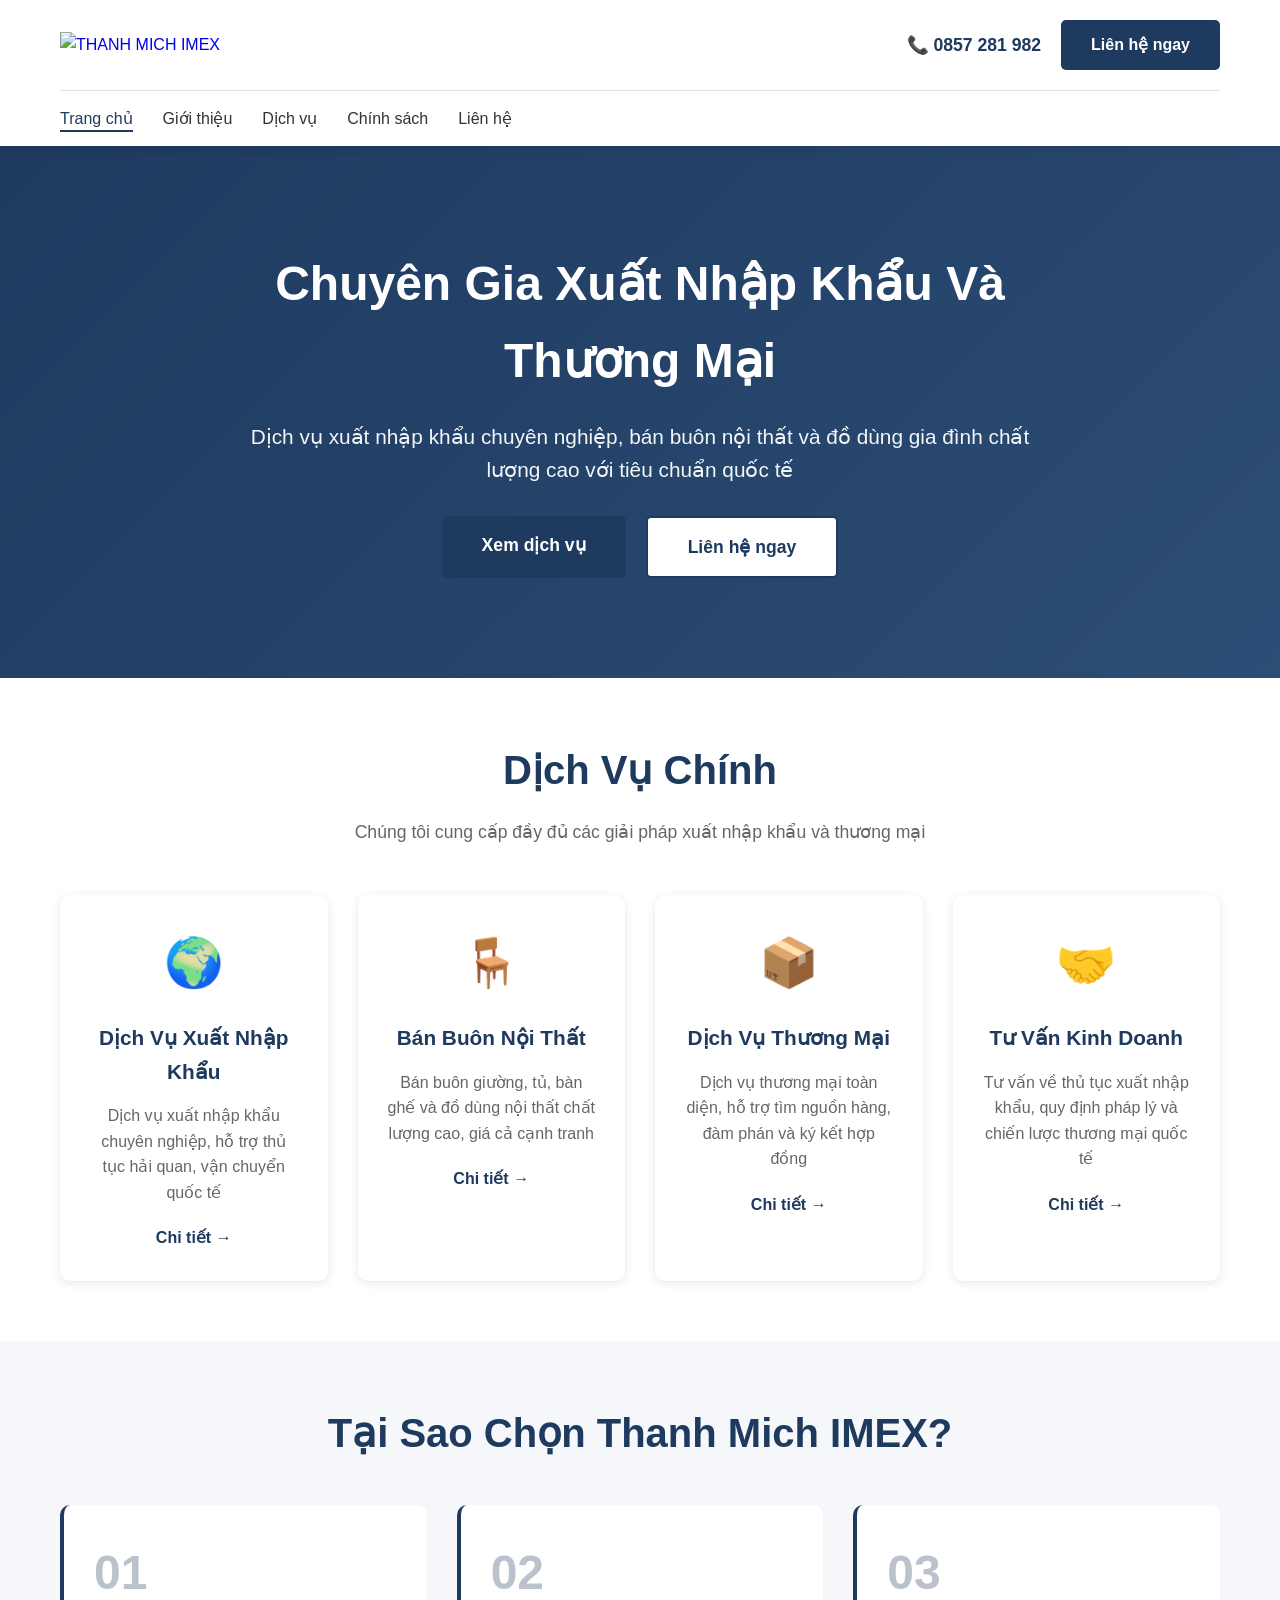
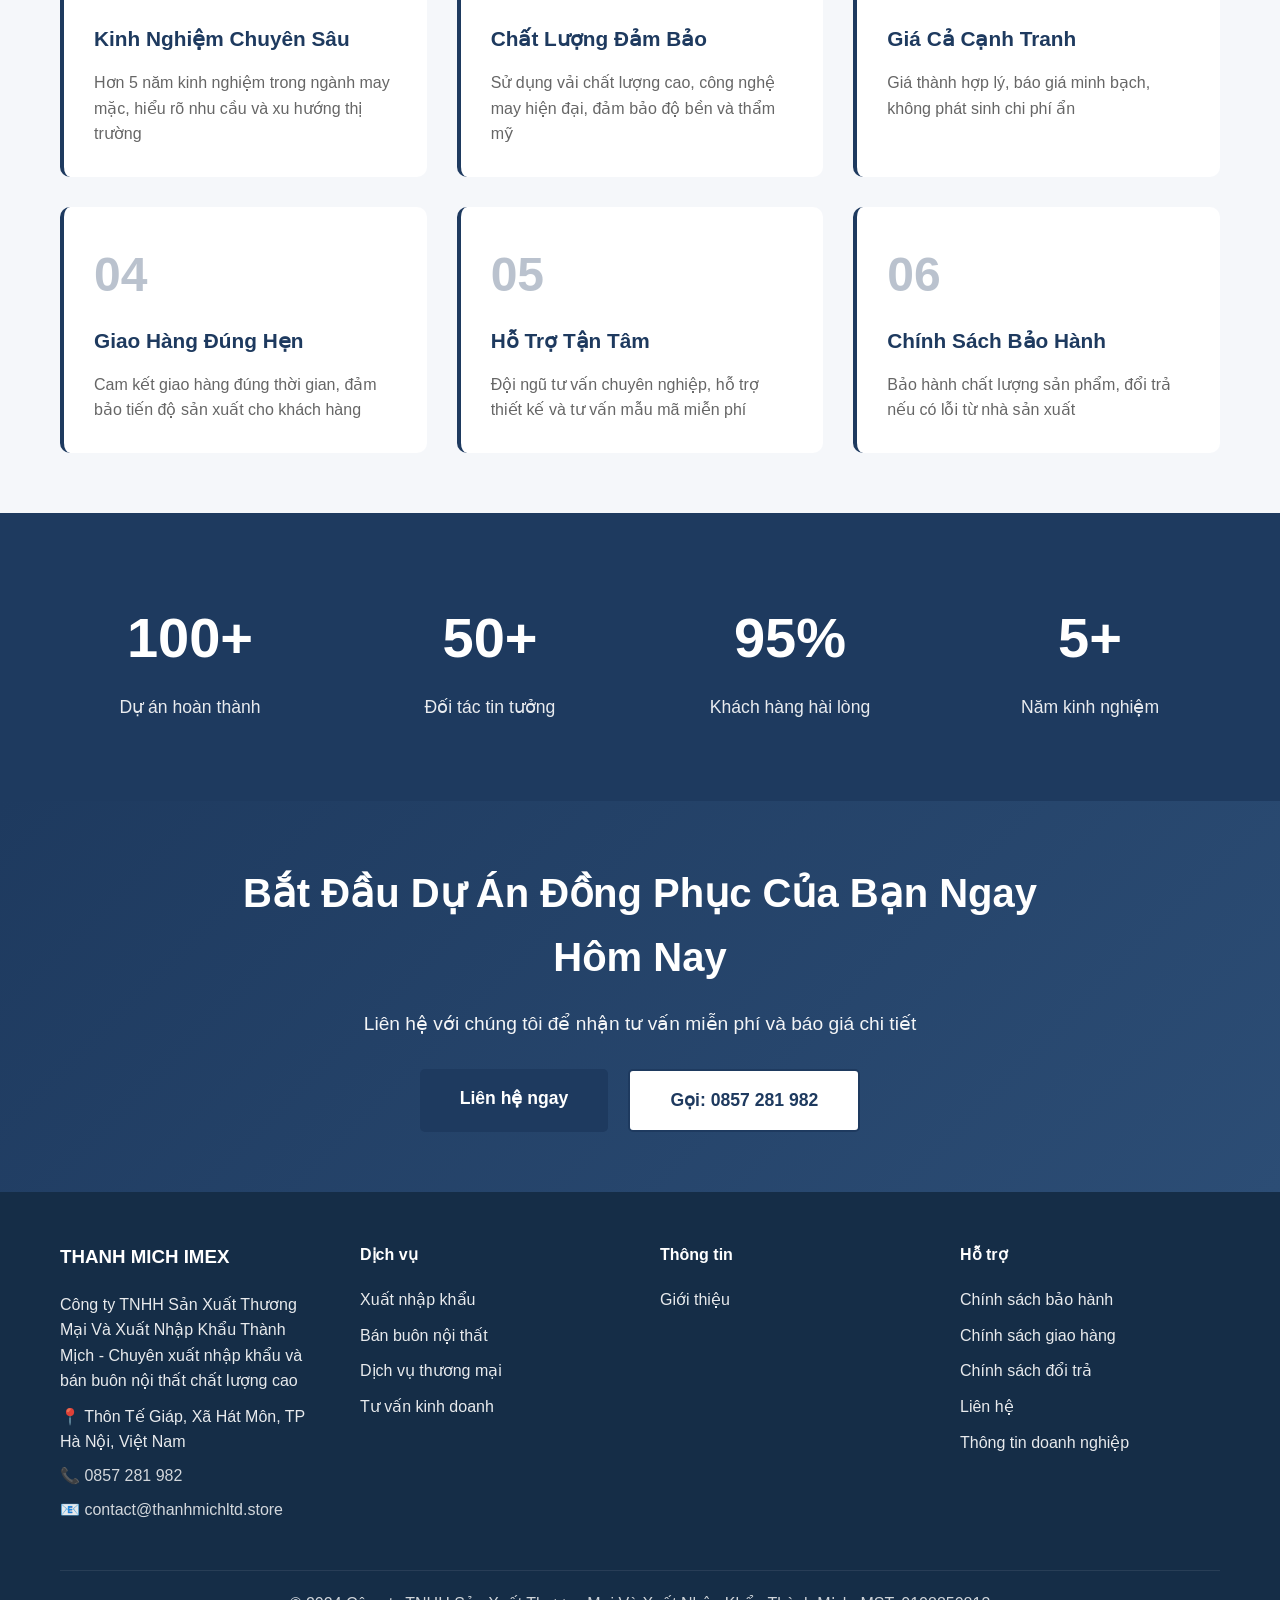
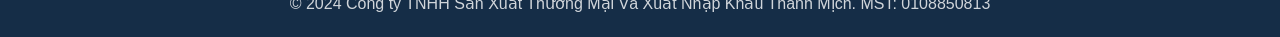
==== index.html @ 69f4f4e7 "feat: init commit" ====
<!DOCTYPE html>
<html lang="vi">
<head>
    <meta charset="UTF-8">
    <meta name="viewport" content="width=device-width, initial-scale=1.0">
    <meta name="theme-color" content="#1e3a5f">
    <meta name="format-detection" content="telephone=yes">
    <title>Thanh Mich IMEX - Công Ty Xuất Nhập Khẩu Và Thương Mại Chuyên Nghiệp</title>
    <meta name="description" content="Công ty TNHH Sản Xuất Thương Mại Và Xuất Nhập Khẩu Thành Mịch - Chuyên xuất nhập khẩu, bán buôn nội thất và đồ dùng gia đình chất lượng cao">
    
    <!-- Favicon -->
    <link rel="icon" type="image/svg+xml" href="images/favicon.svg">
    <link rel="shortcut icon" type="image/svg+xml" href="images/favicon.svg">
    <link rel="apple-touch-icon" href="images/favicon.svg">
    
    <link rel="stylesheet" href="css/styles.css">
    <script src="js/i18n.js" defer></script>
</head>
<body>
    <!-- Header -->
    <header class="header">
        <div class="container">
            <div class="header-top">
                <div class="logo">
                    <a href="index.html" style="display: inline-block;">
                        <img src="images/logo.svg" alt="THANH MICH IMEX" style="max-height: 80px; width: auto;">
                    </a>
                </div>
                <div class="header-contact">
                    <a href="tel:0857281982" class="phone-link">📞 <span data-i18n="common.phone">0857 281 982</span></a>
                    <a href="contact.html" class="btn btn-primary" data-i18n="common.contactNow">Liên hệ ngay</a>
                </div>
            </div>
            <nav class="navbar">
                <ul class="nav-menu">
                    <li><a href="index.html" class="active" data-i18n="common.nav.home">Trang chủ</a></li>
                    <li><a href="about.html" data-i18n="common.nav.about">Giới thiệu</a></li>
                    <li><a href="services.html" data-i18n="common.nav.services">Dịch vụ</a></li>
                    <li><a href="policies.html" data-i18n="common.nav.policies">Chính sách</a></li>
                    <li><a href="contact.html" data-i18n="common.nav.contact">Liên hệ</a></li>
                </ul>
                <button class="mobile-menu-toggle" aria-label="Toggle menu" data-i18n-aria-label="common.nav.menu">☰</button>
            </nav>
        </div>
    </header>

    <!-- Hero Section -->
    <section class="hero">
        <div class="hero-overlay"></div>
        <div class="container">
            <div class="hero-content">
                <h1 data-i18n="index.hero.title">Chuyên Gia Xuất Nhập Khẩu Và Thương Mại</h1>
                <p class="hero-subtitle" data-i18n="index.hero.subtitle">Dịch vụ xuất nhập khẩu chuyên nghiệp, bán buôn nội thất và đồ dùng gia đình chất lượng cao với tiêu chuẩn quốc tế</p>
                <div class="hero-buttons">
                    <a href="services.html" class="btn btn-large btn-primary" data-i18n="index.hero.viewServices">Xem dịch vụ</a>
                    <a href="contact.html" class="btn btn-large btn-secondary" data-i18n="index.hero.getQuote">Liên hệ ngay</a>
                </div>
            </div>
        </div>
    </section>

    <!-- Services Overview -->
    <section class="services-overview section">
        <div class="container">
            <h2 class="section-title" data-i18n="index.services.title">Dịch Vụ Chính</h2>
            <p class="section-subtitle" data-i18n="index.services.subtitle">Chúng tôi cung cấp đầy đủ các giải pháp xuất nhập khẩu và thương mại</p>
            <div class="services-grid">
                <div class="service-card">
                    <div class="service-icon">🌍</div>
                    <h3 data-i18n="index.services.import.title">Dịch Vụ Xuất Nhập Khẩu</h3>
                    <p data-i18n="index.services.import.desc">Dịch vụ xuất nhập khẩu chuyên nghiệp, hỗ trợ thủ tục hải quan, vận chuyển quốc tế</p>
                    <a href="services.html#import" class="service-link" data-i18n="index.services.import.detail">Chi tiết →</a>
                </div>
                <div class="service-card">
                    <div class="service-icon">🪑</div>
                    <h3 data-i18n="index.services.furniture.title">Bán Buôn Nội Thất</h3>
                    <p data-i18n="index.services.furniture.desc">Bán buôn giường, tủ, bàn ghế và đồ dùng nội thất chất lượng cao, giá cả cạnh tranh</p>
                    <a href="services.html#furniture" class="service-link" data-i18n="index.services.furniture.detail">Chi tiết →</a>
                </div>
                <div class="service-card">
                    <div class="service-icon">📦</div>
                    <h3 data-i18n="index.services.trading.title">Dịch Vụ Thương Mại</h3>
                    <p data-i18n="index.services.trading.desc">Dịch vụ thương mại toàn diện, hỗ trợ tìm nguồn hàng, đàm phán và ký kết hợp đồng</p>
                    <a href="services.html#trading" class="service-link" data-i18n="index.services.trading.detail">Chi tiết →</a>
                </div>
                <div class="service-card">
                    <div class="service-icon">🤝</div>
                    <h3 data-i18n="index.services.consulting.title">Tư Vấn Kinh Doanh</h3>
                    <p data-i18n="index.services.consulting.desc">Tư vấn về thủ tục xuất nhập khẩu, quy định pháp lý và chiến lược thương mại quốc tế</p>
                    <a href="services.html#consulting" class="service-link" data-i18n="index.services.consulting.detail">Chi tiết →</a>
                </div>
            </div>
        </div>
    </section>

    <!-- Why Choose Us -->
    <section class="why-choose section bg-light">
        <div class="container">
            <h2 class="section-title" data-i18n="index.whyChoose.title">Tại Sao Chọn Thanh Mich IMEX?</h2>
            <div class="features-grid">
                <div class="feature-item">
                    <div class="feature-number">01</div>
                    <h3 data-i18n="index.whyChoose.exp.title">Kinh Nghiệm Chuyên Sâu</h3>
                    <p data-i18n="index.whyChoose.exp.desc">Hơn 5 năm kinh nghiệm trong ngành may mặc, hiểu rõ nhu cầu và xu hướng thị trường</p>
                </div>
                <div class="feature-item">
                    <div class="feature-number">02</div>
                    <h3 data-i18n="index.whyChoose.quality.title">Chất Lượng Đảm Bảo</h3>
                    <p data-i18n="index.whyChoose.quality.desc">Sử dụng vải chất lượng cao, công nghệ may hiện đại, đảm bảo độ bền và thẩm mỹ</p>
                </div>
                <div class="feature-item">
                    <div class="feature-number">03</div>
                    <h3 data-i18n="index.whyChoose.price.title">Giá Cả Cạnh Tranh</h3>
                    <p data-i18n="index.whyChoose.price.desc">Giá thành hợp lý, báo giá minh bạch, không phát sinh chi phí ẩn</p>
                </div>
                <div class="feature-item">
                    <div class="feature-number">04</div>
                    <h3 data-i18n="index.whyChoose.delivery.title">Giao Hàng Đúng Hẹn</h3>
                    <p data-i18n="index.whyChoose.delivery.desc">Cam kết giao hàng đúng thời gian, đảm bảo tiến độ sản xuất cho khách hàng</p>
                </div>
                <div class="feature-item">
                    <div class="feature-number">05</div>
                    <h3 data-i18n="index.whyChoose.support.title">Hỗ Trợ Tận Tâm</h3>
                    <p data-i18n="index.whyChoose.support.desc">Đội ngũ tư vấn chuyên nghiệp, hỗ trợ thiết kế và tư vấn mẫu mã miễn phí</p>
                </div>
                <div class="feature-item">
                    <div class="feature-number">06</div>
                    <h3 data-i18n="index.whyChoose.warranty.title">Chính Sách Bảo Hành</h3>
                    <p data-i18n="index.whyChoose.warranty.desc">Bảo hành chất lượng sản phẩm, đổi trả nếu có lỗi từ nhà sản xuất</p>
                </div>
            </div>
        </div>
    </section>


    <!-- Stats Section -->
    <section class="stats section bg-dark">
        <div class="container">
            <div class="stats-grid">
                <div class="stat-item">
                    <div class="stat-number">100+</div>
                    <div class="stat-label" data-i18n="index.stats.projects">Dự án hoàn thành</div>
                </div>
                <div class="stat-item">
                    <div class="stat-number">50+</div>
                    <div class="stat-label" data-i18n="index.stats.clients">Đối tác tin tưởng</div>
                </div>
                <div class="stat-item">
                    <div class="stat-number">95%</div>
                    <div class="stat-label" data-i18n="index.stats.satisfied">Khách hàng hài lòng</div>
                </div>
                <div class="stat-item">
                    <div class="stat-number">5+</div>
                    <div class="stat-label" data-i18n="index.stats.experience">Năm kinh nghiệm</div>
                </div>
            </div>
        </div>
    </section>

    <!-- CTA Section -->
    <section class="cta section">
        <div class="container">
            <div class="cta-content">
                <h2 data-i18n="index.cta.title">Bắt Đầu Dự Án Đồng Phục Của Bạn Ngay Hôm Nay</h2>
                <p data-i18n="index.cta.subtitle">Liên hệ với chúng tôi để nhận tư vấn miễn phí và báo giá chi tiết</p>
                <div class="cta-buttons">
                    <a href="contact.html" class="btn btn-large btn-primary" data-i18n="index.cta.contact">Liên hệ ngay</a>
                    <a href="tel:0857281982" class="btn btn-large btn-secondary" data-i18n="index.cta.call">Gọi: 0857 281 982</a>
                </div>
            </div>
        </div>
    </section>

    <!-- Footer -->
    <footer class="footer">
        <div class="container">
            <div class="footer-grid">
                <div class="footer-col">
                    <h3 data-i18n="common.logo">THANH MICH IMEX</h3>
                    <p data-i18n="common.footer.companyDesc">Công ty TNHH Sản Xuất Thương Mại Và Xuất Nhập Khẩu Thành Mịch - Chuyên xuất nhập khẩu và bán buôn nội thất chất lượng cao</p>
                    <div class="footer-contact">
                        <p>📍 <span data-i18n="common.footer.address">Thôn Tế Giáp, Xã Hát Môn, TP Hà Nội, Việt Nam</span></p>
                        <p>📞 <a href="tel:0857281982" data-i18n="common.phone">0857 281 982</a></p>
                        <p>📧 <a href="mailto:contact@thanhmichltd.store" data-i18n="common.footer.email">contact@thanhmichltd.store</a></p>
                    </div>
                </div>
                <div class="footer-col">
                    <h4 data-i18n="common.footer.services">Dịch vụ</h4>
                    <ul>
                        <li><a href="services.html#import" data-i18n="common.footer.importExport">Xuất nhập khẩu</a></li>
                        <li><a href="services.html#furniture" data-i18n="common.footer.furniture">Bán buôn nội thất</a></li>
                        <li><a href="services.html#trading" data-i18n="common.footer.trading">Dịch vụ thương mại</a></li>
                        <li><a href="services.html#consulting" data-i18n="common.footer.consulting">Tư vấn kinh doanh</a></li>
                    </ul>
                </div>
                <div class="footer-col">
                    <h4 data-i18n="common.footer.info">Thông tin</h4>
                    <ul>
                        <li><a href="about.html" data-i18n="common.nav.about">Giới thiệu</a></li>
                    </ul>
                </div>
                <div class="footer-col">
                    <h4 data-i18n="common.footer.support">Hỗ trợ</h4>
                    <ul>
                        <li><a href="policies.html" data-i18n="common.footer.warrantyPolicy">Chính sách bảo hành</a></li>
                        <li><a href="policies.html#delivery" data-i18n="common.footer.deliveryPolicy">Chính sách giao hàng</a></li>
                        <li><a href="policies.html#return" data-i18n="common.footer.returnPolicy">Chính sách đổi trả</a></li>
                        <li><a href="contact.html" data-i18n="common.nav.contact">Liên hệ</a></li>
                        <li><a href="company-info.html" data-i18n="common.footer.companyInfo">Thông tin doanh nghiệp</a></li>
                    </ul>
                </div>
            </div>
            <div class="footer-bottom">
                <p>&copy; <span data-i18n="common.footer.copyright">2024 Công ty TNHH Sản Xuất Thương Mại Và Xuất Nhập Khẩu Thành Mịch. MST: 0108850813</span></p>
            </div>
        </div>
    </footer>

    <script src="js/main.js"></script>
</body>
</html>
---- css/styles.css ----
/* Reset & Base Styles */
* {
    margin: 0;
    padding: 0;
    box-sizing: border-box;
}

:root {
    --primary-color: #1e3a5f;
    --primary-dark: #152d47;
    --primary-light: #2c4d75;
    --secondary-color: #ffffff;
    --accent-color: #f39c12;
    --text-dark: #333333;
    --text-light: #666666;
    --bg-light: #f5f7fa;
    --bg-dark: #1e3a5f;
    --border-color: #e0e0e0;
    --success-color: #28a745;
    --shadow: 0 2px 10px rgba(0, 0, 0, 0.1);
    --shadow-lg: 0 5px 20px rgba(0, 0, 0, 0.15);
}

body {
    font-family: 'Segoe UI', Tahoma, Geneva, Verdana, sans-serif;
    line-height: 1.6;
    color: var(--text-dark);
    background-color: var(--secondary-color);
}

.container {
    max-width: 1200px;
    margin: 0 auto;
    padding: 0 20px;
}

section {
    padding: 60px 0;
}

.section-title {
    font-size: 2.5rem;
    color: var(--primary-color);
    text-align: center;
    margin-bottom: 1rem;
    font-weight: 700;
}

.section-subtitle {
    text-align: center;
    color: var(--text-light);
    font-size: 1.1rem;
    margin-bottom: 3rem;
    max-width: 800px;
    margin-left: auto;
    margin-right: auto;
}

.bg-light {
    background-color: var(--bg-light);
}

.bg-dark {
    background-color: var(--bg-dark);
    color: var(--secondary-color);
}

.text-center {
    text-align: center;
}

.mt-4 {
    margin-top: 2rem;
}

/* Header */
.header {
    background-color: var(--secondary-color);
    box-shadow: var(--shadow);
    position: sticky;
    top: 0;
    z-index: 1000;
}

.header-top {
    display: flex;
    justify-content: space-between;
    align-items: center;
    padding: 20px 0;
    border-bottom: 1px solid var(--border-color);
}

.logo {
    display: flex;
    align-items: center;
}

.logo img {
    max-height: 80px;
    width: auto;
    height: auto;
    display: block;
}

.logo a {
    display: inline-block;
    text-decoration: none;
}

.logo h1 {
    font-size: 1.8rem;
    color: var(--primary-color);
    margin-bottom: 5px;
}

.logo .tagline {
    font-size: 0.9rem;
    color: var(--text-light);
    font-style: italic;
}

.header-contact {
    display: flex;
    align-items: center;
    gap: 20px;
}

.phone-link {
    color: var(--primary-color);
    text-decoration: none;
    font-weight: 600;
    font-size: 1.1rem;
}

.phone-link:hover {
    color: var(--accent-color);
}

/* Language Switcher */
.language-switcher {
    display: flex;
    align-items: center;
    gap: 8px;
    margin-right: 10px;
}

.lang-btn {
    background: none;
    border: none;
    color: var(--text-dark);
    font-weight: 600;
    font-size: 0.95rem;
    cursor: pointer;
    padding: 5px 10px;
    border-radius: 4px;
    transition: all 0.3s;
}

.lang-btn:hover {
    color: var(--primary-color);
    background-color: var(--bg-light);
}

.lang-btn.active {
    color: var(--primary-color);
    background-color: var(--bg-light);
    font-weight: 700;
}

.lang-separator {
    color: var(--text-light);
    font-weight: 300;
}

/* Navigation */
.navbar {
    padding: 15px 0;
}

.nav-menu {
    display: flex;
    list-style: none;
    gap: 30px;
    align-items: center;
}

.nav-menu a {
    color: var(--text-dark);
    text-decoration: none;
    font-weight: 500;
    transition: color 0.3s;
    position: relative;
}

.nav-menu a:hover,
.nav-menu a.active {
    color: var(--primary-color);
}

.nav-menu a.active::after {
    content: '';
    position: absolute;
    bottom: -5px;
    left: 0;
    right: 0;
    height: 2px;
    background-color: var(--primary-color);
}

.mobile-menu-toggle {
    display: none;
    background: none;
    border: none;
    font-size: 1.5rem;
    cursor: pointer;
    color: var(--primary-color);
}

/* Buttons */
.btn {
    display: inline-block;
    padding: 12px 30px;
    border-radius: 5px;
    text-decoration: none;
    font-weight: 600;
    transition: all 0.3s;
    border: none;
    cursor: pointer;
    font-size: 1rem;
}

.btn-primary {
    background-color: var(--primary-color);
    color: var(--secondary-color);
}

.btn-primary:hover {
    background-color: var(--primary-dark);
    transform: translateY(-2px);
    box-shadow: var(--shadow-lg);
}

.btn-secondary {
    background-color: var(--secondary-color);
    color: var(--primary-color);
    border: 2px solid var(--primary-color);
}

.btn-secondary:hover {
    background-color: var(--primary-color);
    color: var(--secondary-color);
}

.btn-large {
    padding: 15px 40px;
    font-size: 1.1rem;
}

/* Hero Section */
.hero {
    background: linear-gradient(135deg, var(--primary-color) 0%, var(--primary-light) 100%);
    color: var(--secondary-color);
    padding: 100px 0;
    position: relative;
    overflow: hidden;
}

.hero-overlay {
    position: absolute;
    top: 0;
    left: 0;
    right: 0;
    bottom: 0;
    background: linear-gradient(135deg, rgba(30, 58, 95, 0.1) 0%, rgba(44, 77, 117, 0.1) 100%);
    opacity: 0.3;
}

.hero-content {
    position: relative;
    z-index: 1;
    text-align: center;
    max-width: 800px;
    margin: 0 auto;
}

.hero-content h1 {
    font-size: 3rem;
    margin-bottom: 20px;
    font-weight: 700;
}

.hero-subtitle {
    font-size: 1.3rem;
    margin-bottom: 30px;
    opacity: 0.95;
}

.hero-buttons {
    display: flex;
    gap: 20px;
    justify-content: center;
    flex-wrap: wrap;
}

/* Services Overview */
.services-grid {
    display: grid;
    grid-template-columns: repeat(auto-fit, minmax(250px, 1fr));
    gap: 30px;
    margin-top: 40px;
}

.service-card {
    background: var(--secondary-color);
    padding: 30px;
    border-radius: 10px;
    box-shadow: var(--shadow);
    text-align: center;
    transition: transform 0.3s, box-shadow 0.3s;
}

.service-card:hover {
    transform: translateY(-5px);
    box-shadow: var(--shadow-lg);
}

.service-icon {
    font-size: 3rem;
    margin-bottom: 20px;
}

.service-card h3 {
    color: var(--primary-color);
    margin-bottom: 15px;
    font-size: 1.3rem;
}

.service-card p {
    color: var(--text-light);
    margin-bottom: 20px;
    line-height: 1.6;
}

.service-link {
    color: var(--primary-color);
    text-decoration: none;
    font-weight: 600;
    transition: color 0.3s;
}

.service-link:hover {
    color: var(--accent-color);
}

/* Why Choose Us */
.features-grid {
    display: grid;
    grid-template-columns: repeat(auto-fit, minmax(300px, 1fr));
    gap: 30px;
    margin-top: 40px;
}

.feature-item {
    background: var(--secondary-color);
    padding: 30px;
    border-radius: 10px;
    border-left: 4px solid var(--primary-color);
}

.feature-number {
    font-size: 3rem;
    font-weight: 700;
    color: var(--primary-color);
    opacity: 0.3;
    margin-bottom: 10px;
}

.feature-item h3 {
    color: var(--primary-color);
    margin-bottom: 15px;
    font-size: 1.3rem;
}

.feature-item p {
    color: var(--text-light);
    line-height: 1.6;
}

/* Process Overview */
.process-steps {
    display: flex;
    justify-content: center;
    align-items: center;
    flex-wrap: wrap;
    gap: 20px;
    margin-top: 40px;
}

.step-item {
    flex: 1;
    min-width: 200px;
    text-align: center;
    padding: 20px;
}

.step-icon {
    width: 60px;
    height: 60px;
    background-color: var(--primary-color);
    color: var(--secondary-color);
    border-radius: 50%;
    display: flex;
    align-items: center;
    justify-content: center;
    font-size: 1.5rem;
    font-weight: 700;
    margin: 0 auto 20px;
}

.step-item h3 {
    color: var(--primary-color);
    margin-bottom: 10px;
    font-size: 1.2rem;
}

.step-item p {
    color: var(--text-light);
    font-size: 0.95rem;
}

.step-arrow {
    font-size: 2rem;
    color: var(--primary-color);
    font-weight: bold;
}

/* Stats Section */
.stats-grid {
    display: grid;
    grid-template-columns: repeat(auto-fit, minmax(200px, 1fr));
    gap: 40px;
    text-align: center;
}

.stat-item {
    padding: 20px;
}

.stat-number {
    font-size: 3.5rem;
    font-weight: 700;
    color: var(--secondary-color);
    margin-bottom: 10px;
}

.stat-label {
    font-size: 1.1rem;
    opacity: 0.9;
}

/* CTA Section */
.cta {
    background: linear-gradient(135deg, var(--primary-color) 0%, var(--primary-light) 100%);
    color: var(--secondary-color);
}

.cta-content {
    text-align: center;
    max-width: 800px;
    margin: 0 auto;
}

.cta-content h2 {
    font-size: 2.5rem;
    margin-bottom: 20px;
}

.cta-content p {
    font-size: 1.2rem;
    margin-bottom: 30px;
    opacity: 0.95;
}

.cta-buttons {
    display: flex;
    gap: 20px;
    justify-content: center;
    flex-wrap: wrap;
}

/* Footer */
.footer {
    background-color: var(--primary-dark);
    color: var(--secondary-color);
    padding: 50px 0 20px;
}

.footer-grid {
    display: grid;
    grid-template-columns: repeat(auto-fit, minmax(250px, 1fr));
    gap: 40px;
    margin-bottom: 40px;
}

.footer-col h3,
.footer-col h4 {
    margin-bottom: 20px;
    color: var(--secondary-color);
}

.footer-col p {
    margin-bottom: 10px;
    opacity: 0.9;
    line-height: 1.6;
}

.footer-col ul {
    list-style: none;
}

.footer-col ul li {
    margin-bottom: 10px;
}

.footer-col a {
    color: var(--secondary-color);
    text-decoration: none;
    opacity: 0.9;
    transition: opacity 0.3s;
}

.footer-col a:hover {
    opacity: 1;
    text-decoration: underline;
}

.footer-contact p {
    margin-bottom: 8px;
}

.footer-bottom {
    border-top: 1px solid rgba(255, 255, 255, 0.1);
    padding-top: 20px;
    text-align: center;
    opacity: 0.8;
}

/* Page Content */
.page-header {
    background: linear-gradient(135deg, var(--primary-color) 0%, var(--primary-light) 100%);
    color: var(--secondary-color);
    padding: 60px 0;
    text-align: center;
}

.page-header h1 {
    font-size: 2.5rem;
    margin-bottom: 10px;
}

.page-header p {
    font-size: 1.1rem;
    opacity: 0.95;
}

.breadcrumb {
    background-color: var(--bg-light);
    padding: 15px 0;
    border-bottom: 1px solid var(--border-color);
}

.breadcrumb ul {
    list-style: none;
    display: flex;
    gap: 10px;
}

.breadcrumb a {
    color: var(--text-light);
    text-decoration: none;
}

.breadcrumb a:hover {
    color: var(--primary-color);
}

.breadcrumb li:not(:last-child)::after {
    content: '/';
    margin-left: 10px;
    color: var(--text-light);
}

.content-section {
    padding: 60px 0;
}

.content-section h2 {
    color: var(--primary-color);
    font-size: 2rem;
    margin-bottom: 20px;
    margin-top: 40px;
}

.content-section h2:first-child {
    margin-top: 0;
}

.content-section h3 {
    color: var(--primary-color);
    font-size: 1.5rem;
    margin-bottom: 15px;
    margin-top: 30px;
}

.content-section p {
    margin-bottom: 15px;
    line-height: 1.8;
    color: var(--text-dark);
}

.content-section ul,
.content-section ol {
    margin-left: 30px;
    margin-bottom: 20px;
    line-height: 1.8;
}

.content-section li {
    margin-bottom: 10px;
}

/* Service Detail Sections */
.service-detail {
    margin-bottom: 60px;
    padding: 40px;
    background-color: var(--secondary-color);
    border-radius: 10px;
    box-shadow: var(--shadow);
}

.service-detail h2 {
    color: var(--primary-color);
    border-bottom: 3px solid var(--primary-color);
    padding-bottom: 15px;
    margin-bottom: 30px;
}

.service-features {
    display: grid;
    grid-template-columns: repeat(auto-fit, minmax(250px, 1fr));
    gap: 20px;
    margin-top: 30px;
}

.service-feature-item {
    padding: 20px;
    background-color: var(--bg-light);
    border-radius: 5px;
}

.service-feature-item h4 {
    color: var(--primary-color);
    margin-bottom: 10px;
}

/* Form Styles */
.contact-form {
    max-width: 800px;
    margin: 0 auto;
    padding: 40px;
    background-color: var(--secondary-color);
    border-radius: 10px;
    box-shadow: var(--shadow);
}

.form-group {
    margin-bottom: 25px;
}

.form-group label {
    display: block;
    margin-bottom: 8px;
    color: var(--text-dark);
    font-weight: 600;
}

.form-group input,
.form-group textarea,
.form-group select {
    width: 100%;
    padding: 12px;
    border: 1px solid var(--border-color);
    border-radius: 5px;
    font-size: 1rem;
    font-family: inherit;
    transition: border-color 0.3s;
}

.form-group input:focus,
.form-group textarea:focus,
.form-group select:focus {
    outline: none;
    border-color: var(--primary-color);
}

.form-group textarea {
    resize: vertical;
    min-height: 120px;
}

/* News/Blog Grid */
.news-grid {
    display: grid;
    grid-template-columns: repeat(auto-fit, minmax(300px, 1fr));
    gap: 30px;
    margin-top: 40px;
}

.news-card {
    background-color: var(--secondary-color);
    border-radius: 10px;
    overflow: hidden;
    box-shadow: var(--shadow);
    transition: transform 0.3s, box-shadow 0.3s;
}

.news-card:hover {
    transform: translateY(-5px);
    box-shadow: var(--shadow-lg);
}

.news-card img {
    width: 100%;
    height: 200px;
    object-fit: cover;
}

.news-card-content {
    padding: 25px;
}

.news-card h3 {
    color: var(--primary-color);
    margin-bottom: 10px;
    font-size: 1.3rem;
}

.news-card-meta {
    color: var(--text-light);
    font-size: 0.9rem;
    margin-bottom: 15px;
}

.news-card p {
    color: var(--text-light);
    margin-bottom: 15px;
    line-height: 1.6;
}

.news-card a {
    color: var(--primary-color);
    text-decoration: none;
    font-weight: 600;
}

.news-card a:hover {
    color: var(--accent-color);
}

/* Portfolio Grid */
.portfolio-grid {
    display: grid;
    grid-template-columns: repeat(auto-fit, minmax(300px, 1fr));
    gap: 30px;
    margin-top: 40px;
}

.portfolio-item {
    background-color: var(--secondary-color);
    border-radius: 10px;
    overflow: hidden;
    box-shadow: var(--shadow);
    transition: transform 0.3s;
}

.portfolio-item:hover {
    transform: scale(1.02);
}

.portfolio-item img {
    width: 100%;
    height: 250px;
    object-fit: cover;
}

.portfolio-item-content {
    padding: 20px;
}

.portfolio-item h3 {
    color: var(--primary-color);
    margin-bottom: 10px;
}

.portfolio-item p {
    color: var(--text-light);
    font-size: 0.95rem;
}

/* Modal/Popup Styles */
.modal {
    display: none;
    position: fixed;
    z-index: 9999;
    left: 0;
    top: 0;
    width: 100%;
    height: 100%;
    background-color: rgba(0, 0, 0, 0.6);
    opacity: 0;
    transition: opacity 0.3s ease;
}

.modal.active {
    display: flex;
    align-items: center;
    justify-content: center;
    opacity: 1;
}

.modal-content {
    background-color: var(--secondary-color);
    margin: auto;
    padding: 40px;
    border-radius: 15px;
    max-width: 500px;
    width: 90%;
    box-shadow: var(--shadow-lg);
    position: relative;
    text-align: center;
    transform: scale(0.7);
    transition: transform 0.3s ease;
}

.modal.active .modal-content {
    transform: scale(1);
}

.modal-close {
    position: absolute;
    top: 15px;
    right: 20px;
    color: var(--text-light);
    font-size: 28px;
    font-weight: bold;
    cursor: pointer;
    line-height: 1;
    transition: color 0.3s;
}

.modal-close:hover {
    color: var(--primary-color);
}

.modal-icon {
    width: 80px;
    height: 80px;
    background-color: var(--success-color);
    color: var(--secondary-color);
    border-radius: 50%;
    display: flex;
    align-items: center;
    justify-content: center;
    font-size: 40px;
    font-weight: bold;
    margin: 0 auto 25px;
    animation: checkmark 0.5s ease;
}

@keyframes checkmark {
    0% {
        transform: scale(0);
    }
    50% {
        transform: scale(1.1);
    }
    100% {
        transform: scale(1);
    }
}

.modal-content h2 {
    color: var(--primary-color);
    margin-bottom: 15px;
    font-size: 1.8rem;
}

.modal-content p {
    color: var(--text-dark);
    line-height: 1.6;
    margin-bottom: 10px;
}

.modal-btn {
    min-width: 150px;
}

/* Company Info Page */
.company-info-card {
    background-color: var(--secondary-color);
    padding: 40px;
    border-radius: 10px;
    box-shadow: var(--shadow);
    margin-bottom: 30px;
}

.company-info-card h2 {
    color: var(--primary-color);
    margin-bottom: 30px;
    border-bottom: 3px solid var(--primary-color);
    padding-bottom: 15px;
}

.info-row {
    display: flex;
    padding: 15px 0;
    border-bottom: 1px solid var(--border-color);
}

.info-row:last-child {
    border-bottom: none;
}

.info-label {
    font-weight: 600;
    color: var(--primary-color);
    min-width: 200px;
}

.info-value {
    color: var(--text-dark);
    flex: 1;
}

/* Responsive Design */
@media (max-width: 768px) {
    .header-top {
        flex-direction: column;
        gap: 20px;
        text-align: center;
    }

    .logo img {
        max-height: 60px;
    }

    .header-contact {
        flex-wrap: wrap;
        justify-content: center;
    }

    .language-switcher {
        margin-right: 0;
    }

    .nav-menu {
        display: none;
        flex-direction: column;
        position: absolute;
        top: 100%;
        left: 0;
        right: 0;
        background-color: var(--secondary-color);
        box-shadow: var(--shadow);
        padding: 20px;
    }

    .nav-menu.active {
        display: flex;
    }

    .mobile-menu-toggle {
        display: block;
    }

    .hero-content h1 {
        font-size: 2rem;
    }

    .hero-subtitle {
        font-size: 1.1rem;
    }

    .section-title {
        font-size: 2rem;
    }

    .services-grid,
    .features-grid {
        grid-template-columns: 1fr;
    }

    .process-steps {
        flex-direction: column;
    }

    .step-arrow {
        transform: rotate(90deg);
        margin: 10px 0;
    }

    .stats-grid {
        grid-template-columns: repeat(2, 1fr);
        gap: 20px;
    }

    .footer-grid {
        grid-template-columns: 1fr;
    }

    .info-row {
        flex-direction: column;
    }

    .info-label {
        min-width: auto;
        margin-bottom: 5px;
    }

    .contact-layout {
        grid-template-columns: 1fr !important;
    }
    
    .modal-content {
        padding: 30px 20px;
        max-width: 90%;
    }
    
    .modal-content h2 {
        font-size: 1.5rem;
    }
    
    .modal-icon {
        width: 60px;
        height: 60px;
        font-size: 30px;
    }
}

@media (max-width: 480px) {
    .logo img {
        max-height: 50px;
    }

    .hero-content h1 {
        font-size: 1.5rem;
    }

    .section-title {
        font-size: 1.5rem;
    }

    .stats-grid {
        grid-template-columns: 1fr;
    }

    .btn-large {
        padding: 12px 25px;
        font-size: 1rem;
    }
}
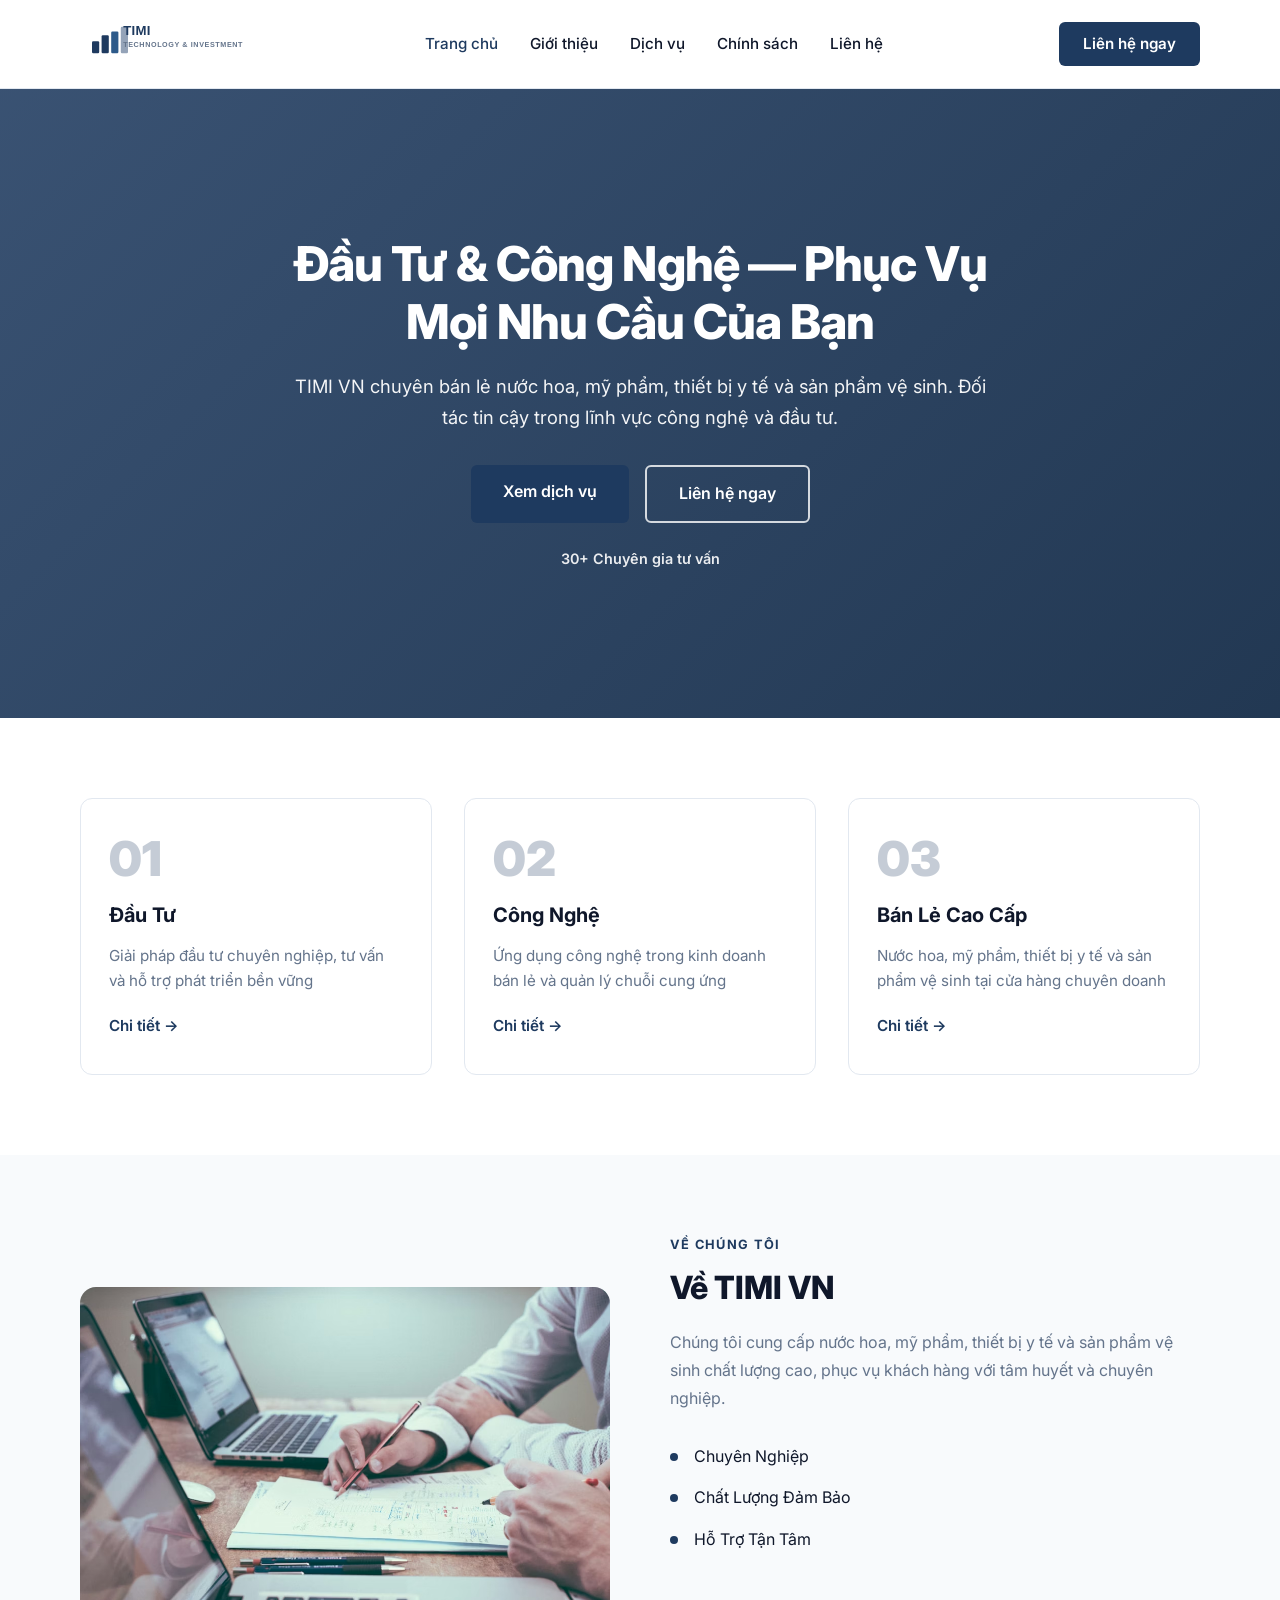
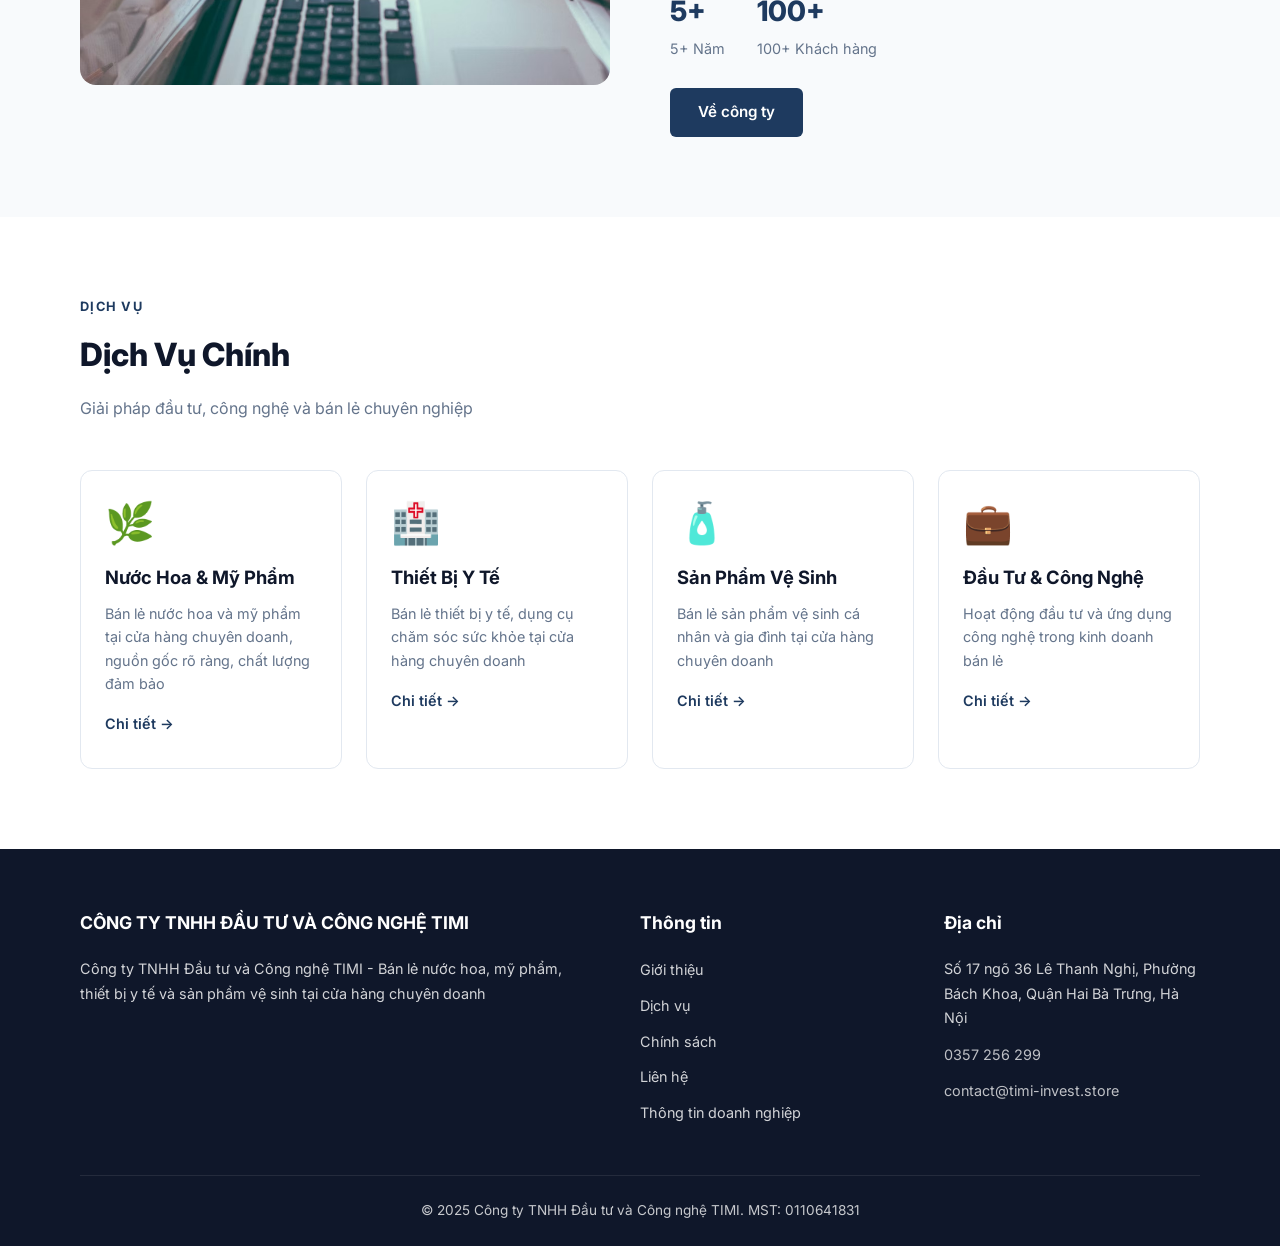
==== commit 40722392: "init commit" ====
--- a/index.html
+++ b/index.html
@@ -5,31 +5,23 @@
     <meta name="viewport" content="width=device-width, initial-scale=1.0">
     <meta name="theme-color" content="#1e3a5f">
     <meta name="format-detection" content="telephone=yes">
-    <title>Thanh Mich IMEX - Công Ty Xuất Nhập Khẩu Và Thương Mại Chuyên Nghiệp</title>
-    <meta name="description" content="Công ty TNHH Sản Xuất Thương Mại Và Xuất Nhập Khẩu Thành Mịch - Chuyên xuất nhập khẩu, bán buôn nội thất và đồ dùng gia đình chất lượng cao">
+    <title>TIMI VN - Công Ty TNHH Đầu Tư Và Công Nghệ TIMI | Mỹ phẩm - Thiết bị y tế</title>
+    <meta name="description" content="Công ty TNHH Đầu tư và Công nghệ TIMI - Bán lẻ nước hoa, mỹ phẩm, thiết bị y tế và sản phẩm vệ sinh tại cửa hàng chuyên doanh">
     
     <!-- Favicon -->
-    <link rel="icon" type="image/svg+xml" href="images/favicon.svg">
-    <link rel="shortcut icon" type="image/svg+xml" href="images/favicon.svg">
-    <link rel="apple-touch-icon" href="images/favicon.svg">
+    <link rel="icon" type="image/svg+xml" href="/images/favicon.svg">
+    <link rel="shortcut icon" type="image/svg+xml" href="/images/favicon.svg">
+    <link rel="apple-touch-icon" href="/images/favicon.svg">
     
     <link rel="stylesheet" href="css/styles.css">
     <script src="js/i18n.js" defer></script>
 </head>
 <body>
-    <!-- Header -->
-    <header class="header">
+    <!-- Navbar -->
+    <header class="navbar-header">
         <div class="container">
-            <div class="header-top">
-                <div class="logo">
-                    <a href="index.html" style="display: inline-block;">
-                        <img src="images/logo.svg" alt="THANH MICH IMEX" style="max-height: 80px; width: auto;">
-                    </a>
-                </div>
-                <div class="header-contact">
-                    <a href="tel:0857281982" class="phone-link">📞 <span data-i18n="common.phone">0857 281 982</span></a>
-                    <a href="contact.html" class="btn btn-primary" data-i18n="common.contactNow">Liên hệ ngay</a>
-                </div>
+            <div class="navbar-logo">
+                <a href="index.html"><img src="/images/logo.svg" alt="TIMI VN"></a>
             </div>
             <nav class="navbar">
                 <ul class="nav-menu">
@@ -39,179 +31,143 @@
                     <li><a href="policies.html" data-i18n="common.nav.policies">Chính sách</a></li>
                     <li><a href="contact.html" data-i18n="common.nav.contact">Liên hệ</a></li>
                 </ul>
-                <button class="mobile-menu-toggle" aria-label="Toggle menu" data-i18n-aria-label="common.nav.menu">☰</button>
             </nav>
+            <div class="nav-cta">
+                <a href="contact.html" class="btn btn-primary" data-i18n="common.contactNow">Liên hệ ngay</a>
+            </div>
+            <button class="mobile-menu-toggle" aria-label="Toggle menu" data-i18n-aria-label="common.nav.menu">☰</button>
         </div>
     </header>
 
-    <!-- Hero Section -->
+    <!-- Hero -->
     <section class="hero">
-        <div class="hero-overlay"></div>
         <div class="container">
-            <div class="hero-content">
-                <h1 data-i18n="index.hero.title">Chuyên Gia Xuất Nhập Khẩu Và Thương Mại</h1>
-                <p class="hero-subtitle" data-i18n="index.hero.subtitle">Dịch vụ xuất nhập khẩu chuyên nghiệp, bán buôn nội thất và đồ dùng gia đình chất lượng cao với tiêu chuẩn quốc tế</p>
-                <div class="hero-buttons">
-                    <a href="services.html" class="btn btn-large btn-primary" data-i18n="index.hero.viewServices">Xem dịch vụ</a>
-                    <a href="contact.html" class="btn btn-large btn-secondary" data-i18n="index.hero.getQuote">Liên hệ ngay</a>
-                </div>
+            <h1 data-i18n="index.hero.title">Đầu Tư & Công Nghệ — Phục Vụ Mọi Nhu Cầu Của Bạn</h1>
+            <p class="hero-subtitle" data-i18n="index.hero.subtitle">TIMI VN chuyên bán lẻ nước hoa, mỹ phẩm, thiết bị y tế và sản phẩm vệ sinh. Đối tác tin cậy trong lĩnh vực công nghệ và đầu tư.</p>
+            <div class="hero-buttons">
+                <a href="services.html" class="btn btn-large btn-primary" data-i18n="index.hero.viewServices">Xem dịch vụ</a>
+                <a href="contact.html" class="btn btn-large btn-secondary" data-i18n="index.hero.getQuote">Liên hệ ngay</a>
+            </div>
+            <p class="hero-stat" data-i18n="index.hero.expertStat">30+ Chuyên gia tư vấn</p>
+        </div>
+    </section>
+
+    <!-- Advisory (3 cards) -->
+    <section class="advisory">
+        <div class="container">
+            <div class="advisory-card">
+                <div class="advisory-number">01</div>
+                <h4 data-i18n="index.advisory.card1.title">Đầu Tư</h4>
+                <p data-i18n="index.advisory.card1.desc">Giải pháp đầu tư chuyên nghiệp, tư vấn và hỗ trợ phát triển bền vững</p>
+                <a href="services.html#consulting" data-i18n="index.advisory.card1.exploreMore">Chi tiết →</a>
+            </div>
+            <div class="advisory-card">
+                <div class="advisory-number">02</div>
+                <h4 data-i18n="index.advisory.card2.title">Công Nghệ</h4>
+                <p data-i18n="index.advisory.card2.desc">Ứng dụng công nghệ trong kinh doanh bán lẻ và quản lý chuỗi cung ứng</p>
+                <a href="services.html#consulting" data-i18n="index.advisory.card2.exploreMore">Chi tiết →</a>
+            </div>
+            <div class="advisory-card">
+                <div class="advisory-number">03</div>
+                <h4 data-i18n="index.advisory.card3.title">Bán Lẻ Cao Cấp</h4>
+                <p data-i18n="index.advisory.card3.desc">Nước hoa, mỹ phẩm, thiết bị y tế và sản phẩm vệ sinh tại cửa hàng chuyên doanh</p>
+                <a href="services.html" data-i18n="index.advisory.card3.exploreMore">Chi tiết →</a>
             </div>
         </div>
     </section>
 
-    <!-- Services Overview -->
-    <section class="services-overview section">
+    <!-- About (split layout) -->
+    <section class="about-section">
         <div class="container">
-            <h2 class="section-title" data-i18n="index.services.title">Dịch Vụ Chính</h2>
-            <p class="section-subtitle" data-i18n="index.services.subtitle">Chúng tôi cung cấp đầy đủ các giải pháp xuất nhập khẩu và thương mại</p>
-            <div class="services-grid">
-                <div class="service-card">
-                    <div class="service-icon">🌍</div>
-                    <h3 data-i18n="index.services.import.title">Dịch Vụ Xuất Nhập Khẩu</h3>
-                    <p data-i18n="index.services.import.desc">Dịch vụ xuất nhập khẩu chuyên nghiệp, hỗ trợ thủ tục hải quan, vận chuyển quốc tế</p>
-                    <a href="services.html#import" class="service-link" data-i18n="index.services.import.detail">Chi tiết →</a>
+            <div class="about-image">
+                <img src="/images/image.png" alt="" loading="lazy">
+            </div>
+            <div>
+                <p class="about-label" data-i18n="index.about.label">Về chúng tôi</p>
+                <h2 data-i18n="index.about.title">Về TIMI VN</h2>
+                <p class="about-desc" data-i18n="index.about.desc">Chúng tôi cung cấp nước hoa, mỹ phẩm, thiết bị y tế và sản phẩm vệ sinh chất lượng cao, phục vụ khách hàng với tâm huyết và chuyên nghiệp.</p>
+                <ul>
+                    <li data-i18n="index.whyChoose.exp.title">Chuyên Nghiệp</li>
+                    <li data-i18n="index.whyChoose.quality.title">Chất Lượng Đảm Bảo</li>
+                    <li data-i18n="index.whyChoose.support.title">Hỗ Trợ Tận Tâm</li>
+                </ul>
+                <div class="about-stats">
+                    <div class="about-stat">
+                        <h3>5+</h3>
+                        <p data-i18n="index.about.statYears">5+ Năm</p>
+                    </div>
+                    <div class="about-stat">
+                        <h3>100+</h3>
+                        <p data-i18n="index.about.statClients">100+ Khách hàng</p>
+                    </div>
                 </div>
-                <div class="service-card">
-                    <div class="service-icon">🪑</div>
-                    <h3 data-i18n="index.services.furniture.title">Bán Buôn Nội Thất</h3>
-                    <p data-i18n="index.services.furniture.desc">Bán buôn giường, tủ, bàn ghế và đồ dùng nội thất chất lượng cao, giá cả cạnh tranh</p>
-                    <a href="services.html#furniture" class="service-link" data-i18n="index.services.furniture.detail">Chi tiết →</a>
-                </div>
-                <div class="service-card">
-                    <div class="service-icon">📦</div>
-                    <h3 data-i18n="index.services.trading.title">Dịch Vụ Thương Mại</h3>
-                    <p data-i18n="index.services.trading.desc">Dịch vụ thương mại toàn diện, hỗ trợ tìm nguồn hàng, đàm phán và ký kết hợp đồng</p>
-                    <a href="services.html#trading" class="service-link" data-i18n="index.services.trading.detail">Chi tiết →</a>
-                </div>
-                <div class="service-card">
-                    <div class="service-icon">🤝</div>
-                    <h3 data-i18n="index.services.consulting.title">Tư Vấn Kinh Doanh</h3>
-                    <p data-i18n="index.services.consulting.desc">Tư vấn về thủ tục xuất nhập khẩu, quy định pháp lý và chiến lược thương mại quốc tế</p>
-                    <a href="services.html#consulting" class="service-link" data-i18n="index.services.consulting.detail">Chi tiết →</a>
-                </div>
+                <a href="about.html" class="btn btn-primary" data-i18n="index.about.cta">Về công ty</a>
             </div>
         </div>
     </section>
 
-    <!-- Why Choose Us -->
-    <section class="why-choose section bg-light">
+    <!-- Services (4-card grid) -->
+    <section class="services-section">
         <div class="container">
-            <h2 class="section-title" data-i18n="index.whyChoose.title">Tại Sao Chọn Thanh Mich IMEX?</h2>
-            <div class="features-grid">
-                <div class="feature-item">
-                    <div class="feature-number">01</div>
-                    <h3 data-i18n="index.whyChoose.exp.title">Kinh Nghiệm Chuyên Sâu</h3>
-                    <p data-i18n="index.whyChoose.exp.desc">Hơn 5 năm kinh nghiệm trong ngành may mặc, hiểu rõ nhu cầu và xu hướng thị trường</p>
+            <p class="section-label" data-i18n="index.services.label">Dịch vụ</p>
+            <h2 class="section-title" data-i18n="index.services.title">Dịch Vụ Chính</h2>
+            <p class="section-subtitle" data-i18n="index.services.subtitle">Giải pháp đầu tư, công nghệ và bán lẻ chuyên nghiệp</p>
+            <div class="services-grid">
+                <div class="service-card">
+                    <div class="service-icon">🌿</div>
+                    <h4 data-i18n="index.services.import.title">Nước Hoa & Mỹ Phẩm</h4>
+                    <p data-i18n="index.services.import.desc">Bán lẻ nước hoa và mỹ phẩm tại cửa hàng chuyên doanh, nguồn gốc rõ ràng, chất lượng đảm bảo</p>
+                    <a href="services.html#import" data-i18n="index.services.import.detail">Chi tiết →</a>
                 </div>
-                <div class="feature-item">
-                    <div class="feature-number">02</div>
-                    <h3 data-i18n="index.whyChoose.quality.title">Chất Lượng Đảm Bảo</h3>
-                    <p data-i18n="index.whyChoose.quality.desc">Sử dụng vải chất lượng cao, công nghệ may hiện đại, đảm bảo độ bền và thẩm mỹ</p>
+                <div class="service-card">
+                    <div class="service-icon">🏥</div>
+                    <h4 data-i18n="index.services.furniture.title">Thiết Bị Y Tế</h4>
+                    <p data-i18n="index.services.furniture.desc">Bán lẻ thiết bị y tế, dụng cụ chăm sóc sức khỏe tại cửa hàng chuyên doanh</p>
+                    <a href="services.html#furniture" data-i18n="index.services.furniture.detail">Chi tiết →</a>
                 </div>
-                <div class="feature-item">
-                    <div class="feature-number">03</div>
-                    <h3 data-i18n="index.whyChoose.price.title">Giá Cả Cạnh Tranh</h3>
-                    <p data-i18n="index.whyChoose.price.desc">Giá thành hợp lý, báo giá minh bạch, không phát sinh chi phí ẩn</p>
+                <div class="service-card">
+                    <div class="service-icon">🧴</div>
+                    <h4 data-i18n="index.services.trading.title">Sản Phẩm Vệ Sinh</h4>
+                    <p data-i18n="index.services.trading.desc">Bán lẻ sản phẩm vệ sinh cá nhân và gia đình tại cửa hàng chuyên doanh</p>
+                    <a href="services.html#trading" data-i18n="index.services.trading.detail">Chi tiết →</a>
                 </div>
-                <div class="feature-item">
-                    <div class="feature-number">04</div>
-                    <h3 data-i18n="index.whyChoose.delivery.title">Giao Hàng Đúng Hẹn</h3>
-                    <p data-i18n="index.whyChoose.delivery.desc">Cam kết giao hàng đúng thời gian, đảm bảo tiến độ sản xuất cho khách hàng</p>
-                </div>
-                <div class="feature-item">
-                    <div class="feature-number">05</div>
-                    <h3 data-i18n="index.whyChoose.support.title">Hỗ Trợ Tận Tâm</h3>
-                    <p data-i18n="index.whyChoose.support.desc">Đội ngũ tư vấn chuyên nghiệp, hỗ trợ thiết kế và tư vấn mẫu mã miễn phí</p>
-                </div>
-                <div class="feature-item">
-                    <div class="feature-number">06</div>
-                    <h3 data-i18n="index.whyChoose.warranty.title">Chính Sách Bảo Hành</h3>
-                    <p data-i18n="index.whyChoose.warranty.desc">Bảo hành chất lượng sản phẩm, đổi trả nếu có lỗi từ nhà sản xuất</p>
-                </div>
-            </div>
-        </div>
-    </section>
-
-
-    <!-- Stats Section -->
-    <section class="stats section bg-dark">
-        <div class="container">
-            <div class="stats-grid">
-                <div class="stat-item">
-                    <div class="stat-number">100+</div>
-                    <div class="stat-label" data-i18n="index.stats.projects">Dự án hoàn thành</div>
-                </div>
-                <div class="stat-item">
-                    <div class="stat-number">50+</div>
-                    <div class="stat-label" data-i18n="index.stats.clients">Đối tác tin tưởng</div>
-                </div>
-                <div class="stat-item">
-                    <div class="stat-number">95%</div>
-                    <div class="stat-label" data-i18n="index.stats.satisfied">Khách hàng hài lòng</div>
-                </div>
-                <div class="stat-item">
-                    <div class="stat-number">5+</div>
-                    <div class="stat-label" data-i18n="index.stats.experience">Năm kinh nghiệm</div>
-                </div>
-            </div>
-        </div>
-    </section>
-
-    <!-- CTA Section -->
-    <section class="cta section">
-        <div class="container">
-            <div class="cta-content">
-                <h2 data-i18n="index.cta.title">Bắt Đầu Dự Án Đồng Phục Của Bạn Ngay Hôm Nay</h2>
-                <p data-i18n="index.cta.subtitle">Liên hệ với chúng tôi để nhận tư vấn miễn phí và báo giá chi tiết</p>
-                <div class="cta-buttons">
-                    <a href="contact.html" class="btn btn-large btn-primary" data-i18n="index.cta.contact">Liên hệ ngay</a>
-                    <a href="tel:0857281982" class="btn btn-large btn-secondary" data-i18n="index.cta.call">Gọi: 0857 281 982</a>
+                <div class="service-card">
+                    <div class="service-icon">💼</div>
+                    <h4 data-i18n="index.services.consulting.title">Đầu Tư & Công Nghệ</h4>
+                    <p data-i18n="index.services.consulting.desc">Hoạt động đầu tư và ứng dụng công nghệ trong kinh doanh bán lẻ</p>
+                    <a href="services.html#consulting" data-i18n="index.services.consulting.detail">Chi tiết →</a>
                 </div>
             </div>
         </div>
     </section>
 
     <!-- Footer -->
-    <footer class="footer">
+    <footer class="site-footer">
         <div class="container">
             <div class="footer-grid">
                 <div class="footer-col">
-                    <h3 data-i18n="common.logo">THANH MICH IMEX</h3>
-                    <p data-i18n="common.footer.companyDesc">Công ty TNHH Sản Xuất Thương Mại Và Xuất Nhập Khẩu Thành Mịch - Chuyên xuất nhập khẩu và bán buôn nội thất chất lượng cao</p>
-                    <div class="footer-contact">
-                        <p>📍 <span data-i18n="common.footer.address">Thôn Tế Giáp, Xã Hát Môn, TP Hà Nội, Việt Nam</span></p>
-                        <p>📞 <a href="tel:0857281982" data-i18n="common.phone">0857 281 982</a></p>
-                        <p>📧 <a href="mailto:contact@thanhmichltd.store" data-i18n="common.footer.email">contact@thanhmichltd.store</a></p>
-                    </div>
-                </div>
-                <div class="footer-col">
-                    <h4 data-i18n="common.footer.services">Dịch vụ</h4>
-                    <ul>
-                        <li><a href="services.html#import" data-i18n="common.footer.importExport">Xuất nhập khẩu</a></li>
-                        <li><a href="services.html#furniture" data-i18n="common.footer.furniture">Bán buôn nội thất</a></li>
-                        <li><a href="services.html#trading" data-i18n="common.footer.trading">Dịch vụ thương mại</a></li>
-                        <li><a href="services.html#consulting" data-i18n="common.footer.consulting">Tư vấn kinh doanh</a></li>
-                    </ul>
+                    <h3 data-i18n="common.footer.companyName">CÔNG TY TNHH ĐẦU TƯ VÀ CÔNG NGHỆ TIMI</h3>
+                    <p data-i18n="common.footer.companyDesc">Công ty TNHH Đầu tư và Công nghệ TIMI - Bán lẻ nước hoa, mỹ phẩm, thiết bị y tế và sản phẩm vệ sinh tại cửa hàng chuyên doanh</p>
                 </div>
                 <div class="footer-col">
                     <h4 data-i18n="common.footer.info">Thông tin</h4>
                     <ul>
                         <li><a href="about.html" data-i18n="common.nav.about">Giới thiệu</a></li>
-                    </ul>
-                </div>
-                <div class="footer-col">
-                    <h4 data-i18n="common.footer.support">Hỗ trợ</h4>
-                    <ul>
-                        <li><a href="policies.html" data-i18n="common.footer.warrantyPolicy">Chính sách bảo hành</a></li>
-                        <li><a href="policies.html#delivery" data-i18n="common.footer.deliveryPolicy">Chính sách giao hàng</a></li>
-                        <li><a href="policies.html#return" data-i18n="common.footer.returnPolicy">Chính sách đổi trả</a></li>
+                        <li><a href="services.html" data-i18n="common.nav.services">Dịch vụ</a></li>
+                        <li><a href="policies.html" data-i18n="common.nav.policies">Chính sách</a></li>
                         <li><a href="contact.html" data-i18n="common.nav.contact">Liên hệ</a></li>
                         <li><a href="company-info.html" data-i18n="common.footer.companyInfo">Thông tin doanh nghiệp</a></li>
                     </ul>
                 </div>
+                <div class="footer-col">
+                    <h4 data-i18n="common.footer.addressLabel">Địa chỉ</h4>
+                    <p data-i18n="common.footer.address">Số 17 ngõ 36 Lê Thanh Nghị, Phường Bách Khoa, Quận Hai Bà Trưng, Hà Nội</p>
+                    <p><a href="tel:0357256299" data-i18n="common.phone">0357 256 299</a></p>
+                    <p><a href="mailto:contact@timi-invest.store" data-i18n="common.footer.email">contact@timi-invest.store</a></p>
+                </div>
             </div>
             <div class="footer-bottom">
-                <p>&copy; <span data-i18n="common.footer.copyright">2024 Công ty TNHH Sản Xuất Thương Mại Và Xuất Nhập Khẩu Thành Mịch. MST: 0108850813</span></p>
+                <p>&copy; <span data-i18n="common.footer.copyright">2025 Công ty TNHH Đầu tư và Công nghệ TIMI. MST: 0110641831</span></p>
             </div>
         </div>
     </footer>
--- a/css/styles.css
+++ b/css/styles.css
@@ -1,4 +1,9 @@
-/* Reset & Base Styles */
+/* ============================================
+   Inconsl-Style: TIMI VN - Complete Rewrite
+   ============================================ */
+
+@import url('https://fonts.googleapis.com/css2?family=Inter:wght@400;500;600;700;800&display=swap');
+
 * {
     margin: 0;
     padding: 0;
@@ -6,181 +11,165 @@
 }
 
 :root {
-    --primary-color: #1e3a5f;
-    --primary-dark: #152d47;
-    --primary-light: #2c4d75;
-    --secondary-color: #ffffff;
-    --accent-color: #f39c12;
-    --text-dark: #333333;
-    --text-light: #666666;
-    --bg-light: #f5f7fa;
-    --bg-dark: #1e3a5f;
-    --border-color: #e0e0e0;
-    --success-color: #28a745;
-    --shadow: 0 2px 10px rgba(0, 0, 0, 0.1);
-    --shadow-lg: 0 5px 20px rgba(0, 0, 0, 0.15);
+    --topbar-bg: #0f172a;
+    --nav-bg: #ffffff;
+    --hero-bg: #1e3a5f;
+    --primary: #1e3a5f;
+    --primary-dark: #0f2744;
+    --primary-light: #2d5a8a;
+    --accent: #94a3b8;
+    --text-dark: #0f172a;
+    --text-muted: #64748b;
+    --text-light: #64748b;
+    --footer-bg: #0f172a;
+    --border-color: #e2e8f0;
+    --shadow: 0 4px 14px rgba(15, 23, 42, 0.08);
+    --shadow-hover: 0 12px 28px rgba(15, 23, 42, 0.12);
+}
+
+html {
+    scroll-behavior: smooth;
 }
 
 body {
-    font-family: 'Segoe UI', Tahoma, Geneva, Verdana, sans-serif;
+    font-family: 'Inter', system-ui, -apple-system, BlinkMacSystemFont, 'Segoe UI', sans-serif;
+    font-size: 16px;
     line-height: 1.6;
     color: var(--text-dark);
-    background-color: var(--secondary-color);
+    background: var(--nav-bg);
 }
 
 .container {
     max-width: 1200px;
     margin: 0 auto;
-    padding: 0 20px;
-}
-
-section {
-    padding: 60px 0;
-}
-
-.section-title {
-    font-size: 2.5rem;
-    color: var(--primary-color);
+    padding: 0 24px;
+}
+
+@media (min-width: 992px) {
+    .container { padding: 0 32px; }
+}
+
+@media (min-width: 1200px) {
+    .container { padding: 0 40px; }
+}
+
+/* Buttons */
+.btn {
+    display: inline-block;
+    padding: 12px 28px;
+    border-radius: 6px;
+    font-weight: 600;
+    font-size: 0.95rem;
+    text-decoration: none;
+    transition: all 0.3s ease;
+    border: none;
+    cursor: pointer;
+}
+
+.btn-primary {
+    background: var(--primary);
+    color: #fff;
+}
+
+.btn-primary:hover {
+    background: var(--primary-dark);
+    transform: translateY(-2px);
+    box-shadow: var(--shadow-hover);
+}
+
+.btn-secondary {
+    background: transparent;
+    color: #fff;
+    border: 2px solid rgba(255,255,255,0.8);
+}
+
+.btn-secondary:hover {
+    background: #fff;
+    color: var(--primary);
+    border-color: #fff;
+}
+
+.btn-outline {
+    background: transparent;
+    color: var(--primary);
+    border: 2px solid var(--primary);
+}
+
+.btn-outline:hover {
+    background: var(--primary);
+    color: #fff;
+}
+
+.btn-large {
+    padding: 14px 32px;
+    font-size: 1rem;
+}
+
+.btn-block {
+    width: 100%;
+    display: block;
     text-align: center;
-    margin-bottom: 1rem;
-    font-weight: 700;
-}
-
-.section-subtitle {
-    text-align: center;
-    color: var(--text-light);
-    font-size: 1.1rem;
-    margin-bottom: 3rem;
-    max-width: 800px;
-    margin-left: auto;
-    margin-right: auto;
-}
-
-.bg-light {
-    background-color: var(--bg-light);
-}
-
-.bg-dark {
-    background-color: var(--bg-dark);
-    color: var(--secondary-color);
-}
-
-.text-center {
-    text-align: center;
-}
-
-.mt-4 {
-    margin-top: 2rem;
-}
-
-/* Header */
-.header {
-    background-color: var(--secondary-color);
-    box-shadow: var(--shadow);
+}
+
+/* ========== TOPBAR ========== */
+.topbar {
+    background: var(--topbar-bg);
+    color: rgba(255,255,255,0.9);
+    padding: 8px 0;
+    font-size: 0.875rem;
+}
+
+.topbar .container {
+    display: flex;
+    justify-content: center;
+    align-items: center;
+    gap: 24px;
+    flex-wrap: wrap;
+}
+
+.topbar a {
+    color: inherit;
+    text-decoration: none;
+    display: inline-flex;
+    align-items: center;
+    gap: 6px;
+}
+
+.topbar a:hover {
+    color: #fff;
+}
+
+/* ========== NAVBAR ========== */
+.navbar-header {
+    background: var(--nav-bg);
+    box-shadow: 0 1px 0 var(--border-color);
     position: sticky;
     top: 0;
     z-index: 1000;
 }
 
-.header-top {
-    display: flex;
-    justify-content: space-between;
-    align-items: center;
-    padding: 20px 0;
-    border-bottom: 1px solid var(--border-color);
-}
-
-.logo {
+.navbar-header .container {
     display: flex;
     align-items: center;
-}
-
-.logo img {
-    max-height: 80px;
+    justify-content: space-between;
+    padding-top: 16px;
+    padding-bottom: 16px;
+    gap: 24px;
+}
+
+.navbar-logo a {
+    display: inline-block;
+}
+
+.navbar-logo img {
+    max-height: 48px;
     width: auto;
-    height: auto;
-    display: block;
-}
-
-.logo a {
-    display: inline-block;
-    text-decoration: none;
-}
-
-.logo h1 {
-    font-size: 1.8rem;
-    color: var(--primary-color);
-    margin-bottom: 5px;
-}
-
-.logo .tagline {
-    font-size: 0.9rem;
-    color: var(--text-light);
-    font-style: italic;
-}
-
-.header-contact {
-    display: flex;
-    align-items: center;
-    gap: 20px;
-}
-
-.phone-link {
-    color: var(--primary-color);
-    text-decoration: none;
-    font-weight: 600;
-    font-size: 1.1rem;
-}
-
-.phone-link:hover {
-    color: var(--accent-color);
-}
-
-/* Language Switcher */
-.language-switcher {
-    display: flex;
-    align-items: center;
-    gap: 8px;
-    margin-right: 10px;
-}
-
-.lang-btn {
-    background: none;
-    border: none;
-    color: var(--text-dark);
-    font-weight: 600;
-    font-size: 0.95rem;
-    cursor: pointer;
-    padding: 5px 10px;
-    border-radius: 4px;
-    transition: all 0.3s;
-}
-
-.lang-btn:hover {
-    color: var(--primary-color);
-    background-color: var(--bg-light);
-}
-
-.lang-btn.active {
-    color: var(--primary-color);
-    background-color: var(--bg-light);
-    font-weight: 700;
-}
-
-.lang-separator {
-    color: var(--text-light);
-    font-weight: 300;
-}
-
-/* Navigation */
-.navbar {
-    padding: 15px 0;
 }
 
 .nav-menu {
     display: flex;
     list-style: none;
-    gap: 30px;
+    gap: 32px;
     align-items: center;
 }
 
@@ -188,23 +177,17 @@
     color: var(--text-dark);
     text-decoration: none;
     font-weight: 500;
-    transition: color 0.3s;
-    position: relative;
+    font-size: 0.95rem;
+    transition: color 0.2s;
 }
 
 .nav-menu a:hover,
 .nav-menu a.active {
-    color: var(--primary-color);
-}
-
-.nav-menu a.active::after {
-    content: '';
-    position: absolute;
-    bottom: -5px;
-    left: 0;
-    right: 0;
-    height: 2px;
-    background-color: var(--primary-color);
+    color: var(--primary);
+}
+
+.nav-cta .btn {
+    padding: 10px 24px;
 }
 
 .mobile-menu-toggle {
@@ -213,859 +196,911 @@
     border: none;
     font-size: 1.5rem;
     cursor: pointer;
-    color: var(--primary-color);
-}
-
-/* Buttons */
-.btn {
-    display: inline-block;
-    padding: 12px 30px;
-    border-radius: 5px;
-    text-decoration: none;
-    font-weight: 600;
-    transition: all 0.3s;
-    border: none;
-    cursor: pointer;
-    font-size: 1rem;
-}
-
-.btn-primary {
-    background-color: var(--primary-color);
-    color: var(--secondary-color);
-}
-
-.btn-primary:hover {
-    background-color: var(--primary-dark);
-    transform: translateY(-2px);
-    box-shadow: var(--shadow-lg);
-}
-
-.btn-secondary {
-    background-color: var(--secondary-color);
-    color: var(--primary-color);
-    border: 2px solid var(--primary-color);
-}
-
-.btn-secondary:hover {
-    background-color: var(--primary-color);
-    color: var(--secondary-color);
-}
-
-.btn-large {
-    padding: 15px 40px;
-    font-size: 1.1rem;
-}
-
-/* Hero Section */
+    color: var(--primary);
+    padding: 8px;
+}
+
+@media (max-width: 992px) {
+    .nav-menu {
+        display: none;
+        position: absolute;
+        top: 100%;
+        left: 0;
+        right: 0;
+        background: var(--nav-bg);
+        flex-direction: column;
+        padding: 24px;
+        box-shadow: var(--shadow-hover);
+        gap: 16px;
+    }
+
+    .nav-menu.active {
+        display: flex;
+    }
+
+    .nav-cta { margin-top: 8px; }
+
+    .mobile-menu-toggle {
+        display: block;
+    }
+}
+
+/* ========== HERO ========== */
 .hero {
-    background: linear-gradient(135deg, var(--primary-color) 0%, var(--primary-light) 100%);
-    color: var(--secondary-color);
-    padding: 100px 0;
-    position: relative;
-    overflow: hidden;
-}
-
-.hero-overlay {
-    position: absolute;
-    top: 0;
-    left: 0;
-    right: 0;
-    bottom: 0;
-    background: linear-gradient(135deg, rgba(30, 58, 95, 0.1) 0%, rgba(44, 77, 117, 0.1) 100%);
-    opacity: 0.3;
-}
-
-.hero-content {
-    position: relative;
-    z-index: 1;
+    min-height: 70vh;
+    display: flex;
+    align-items: center;
+    background: linear-gradient(135deg, rgba(30, 58, 95, 0.88) 0%, rgba(15, 39, 68, 0.92) 100%),
+                url('https://images.unsplash.com/photo-1497366216548-37526070297c?w=1920&q=80') center/cover no-repeat;
+    color: #fff;
+    padding: 80px 0;
     text-align: center;
+}
+
+.hero .container {
     max-width: 800px;
-    margin: 0 auto;
-}
-
-.hero-content h1 {
-    font-size: 3rem;
+}
+
+.hero h1 {
+    font-size: clamp(2rem, 5vw, 3rem);
+    font-weight: 800;
+    line-height: 1.2;
     margin-bottom: 20px;
-    font-weight: 700;
+    letter-spacing: -0.02em;
 }
 
 .hero-subtitle {
-    font-size: 1.3rem;
-    margin-bottom: 30px;
+    font-size: 1.15rem;
     opacity: 0.95;
+    margin-bottom: 32px;
+    line-height: 1.7;
 }
 
 .hero-buttons {
     display: flex;
-    gap: 20px;
+    gap: 16px;
     justify-content: center;
     flex-wrap: wrap;
-}
-
-/* Services Overview */
+    margin-bottom: 24px;
+}
+
+.hero-stat {
+    font-size: 0.9rem;
+    opacity: 0.9;
+    font-weight: 600;
+}
+
+/* ========== ADVISORY (3 cards) ========== */
+.advisory {
+    padding: 80px 0;
+    background: #fff;
+}
+
+.advisory .container {
+    display: grid;
+    grid-template-columns: repeat(3, 1fr);
+    gap: 32px;
+}
+
+.advisory-card {
+    background: #fff;
+    border: 1px solid var(--border-color);
+    border-radius: 12px;
+    padding: 36px 28px;
+    transition: all 0.3s ease;
+    position: relative;
+}
+
+.advisory-card:hover {
+    transform: translateY(-4px);
+    box-shadow: var(--shadow-hover);
+    border-color: var(--primary);
+}
+
+.advisory-number {
+    font-size: 3rem;
+    font-weight: 900;
+    color: var(--primary);
+    opacity: 0.25;
+    line-height: 1;
+    margin-bottom: 16px;
+}
+
+.advisory-card h4 {
+    font-size: 1.25rem;
+    color: var(--text-dark);
+    margin-bottom: 12px;
+    font-weight: 700;
+}
+
+.advisory-card p {
+    color: var(--text-muted);
+    font-size: 0.95rem;
+    line-height: 1.65;
+    margin-bottom: 20px;
+}
+
+.advisory-card a {
+    color: var(--primary);
+    font-weight: 600;
+    text-decoration: none;
+    font-size: 0.95rem;
+}
+
+.advisory-card a:hover {
+    text-decoration: underline;
+}
+
+@media (max-width: 992px) {
+    .advisory .container {
+        grid-template-columns: 1fr;
+    }
+}
+
+/* ========== ABOUT (split layout) ========== */
+.about-section {
+    padding: 80px 0;
+    background: #f8fafc;
+}
+
+.about-section .container {
+    display: grid;
+    grid-template-columns: 1fr 1fr;
+    gap: 60px;
+    align-items: center;
+}
+
+.about-image {
+    border-radius: 16px;
+    overflow: hidden;
+    aspect-ratio: 4/3;
+    background: linear-gradient(135deg, var(--primary-light) 0%, var(--accent) 100%);
+}
+
+.about-image img {
+    width: 100%;
+    height: 100%;
+    object-fit: cover;
+}
+
+.about-label {
+    font-size: 0.8rem;
+    font-weight: 700;
+    text-transform: uppercase;
+    letter-spacing: 0.1em;
+    color: var(--primary);
+    margin-bottom: 12px;
+}
+
+.about-section h2 {
+    font-size: 2rem;
+    font-weight: 800;
+    color: var(--text-dark);
+    margin-bottom: 20px;
+    line-height: 1.25;
+}
+
+.about-section .about-desc {
+    color: var(--text-muted);
+    margin-bottom: 24px;
+    line-height: 1.75;
+}
+
+.about-section ul {
+    list-style: none;
+    margin-bottom: 28px;
+}
+
+.about-section ul li {
+    padding: 8px 0;
+    padding-left: 24px;
+    position: relative;
+    color: var(--text-dark);
+}
+
+.about-section ul li::before {
+    content: '';
+    position: absolute;
+    left: 0;
+    top: 50%;
+    transform: translateY(-50%);
+    width: 8px;
+    height: 8px;
+    background: var(--primary);
+    border-radius: 50%;
+}
+
+.about-stats {
+    display: flex;
+    gap: 32px;
+    flex-wrap: wrap;
+    margin-bottom: 28px;
+}
+
+.about-stat h3 {
+    font-size: 1.75rem;
+    font-weight: 800;
+    color: var(--primary);
+    margin-bottom: 4px;
+}
+
+.about-stat p {
+    font-size: 0.9rem;
+    color: var(--text-muted);
+}
+
+@media (max-width: 992px) {
+    .about-section .container {
+        grid-template-columns: 1fr;
+    }
+
+    .about-image {
+        order: -1;
+        max-height: 280px;
+        aspect-ratio: 16/9;
+    }
+}
+
+/* ========== SERVICES (4-card grid) ========== */
+.services-section {
+    padding: 80px 0;
+    background: #fff;
+}
+
+.section-label {
+    font-size: 0.8rem;
+    font-weight: 700;
+    text-transform: uppercase;
+    letter-spacing: 0.1em;
+    color: var(--primary);
+    margin-bottom: 12px;
+}
+
+.services-section .section-title {
+    font-size: 2rem;
+    font-weight: 800;
+    color: var(--text-dark);
+    margin-bottom: 16px;
+}
+
+.services-section .section-subtitle {
+    color: var(--text-muted);
+    margin-bottom: 48px;
+    max-width: 600px;
+}
+
 .services-grid {
     display: grid;
-    grid-template-columns: repeat(auto-fit, minmax(250px, 1fr));
-    gap: 30px;
+    grid-template-columns: repeat(4, 1fr);
+    gap: 24px;
+}
+
+.service-card {
+    background: #fff;
+    border: 1px solid var(--border-color);
+    border-radius: 12px;
+    padding: 32px 24px;
+    transition: all 0.3s ease;
+}
+
+.service-card:hover {
+    transform: translateY(-4px);
+    box-shadow: var(--shadow-hover);
+    border-color: var(--primary);
+}
+
+.service-icon {
+    font-size: 2.5rem;
+    margin-bottom: 20px;
+    line-height: 1;
+}
+
+.service-card h4 {
+    font-size: 1.15rem;
+    font-weight: 700;
+    color: var(--text-dark);
+    margin-bottom: 10px;
+}
+
+.service-card p {
+    color: var(--text-muted);
+    font-size: 0.9rem;
+    line-height: 1.6;
+    margin-bottom: 16px;
+}
+
+.service-card a {
+    color: var(--primary);
+    font-weight: 600;
+    text-decoration: none;
+    font-size: 0.9rem;
+}
+
+.service-card a:hover {
+    text-decoration: underline;
+}
+
+@media (max-width: 992px) {
+    .services-grid {
+        grid-template-columns: repeat(2, 1fr);
+    }
+}
+
+@media (max-width: 576px) {
+    .services-grid {
+        grid-template-columns: 1fr;
+    }
+}
+
+/* ========== FOOTER ========== */
+.site-footer {
+    background: var(--footer-bg);
+    color: rgba(255,255,255,0.9);
+    padding: 60px 0 24px;
+}
+
+.footer-grid {
+    display: grid;
+    grid-template-columns: 2fr 1fr 1fr;
+    gap: 48px;
+    margin-bottom: 40px;
+}
+
+.footer-col h3,
+.footer-col h4 {
+    font-size: 1.1rem;
+    font-weight: 700;
+    margin-bottom: 20px;
+    color: #fff;
+}
+
+.footer-col p {
+    font-size: 0.9rem;
+    line-height: 1.7;
+    margin-bottom: 12px;
+    opacity: 0.9;
+}
+
+.footer-col ul {
+    list-style: none;
+}
+
+.footer-col ul li {
+    margin-bottom: 10px;
+}
+
+.footer-col a {
+    color: inherit;
+    text-decoration: none;
+    opacity: 0.9;
+    font-size: 0.9rem;
+}
+
+.footer-col a:hover {
+    opacity: 1;
+    text-decoration: underline;
+}
+
+.footer-bottom {
+    border-top: 1px solid rgba(255,255,255,0.1);
+    padding-top: 24px;
+    text-align: center;
+    font-size: 0.85rem;
+    opacity: 0.85;
+}
+
+@media (max-width: 768px) {
+    .footer-grid {
+        grid-template-columns: 1fr;
+        gap: 32px;
+    }
+}
+
+/* ========== PAGE LAYOUTS (about, contact, etc.) ========== */
+.page-header {
+    background: var(--hero-bg);
+    color: #fff;
+    padding: 60px 0 48px;
+    text-align: center;
+}
+
+.page-header h1 {
+    font-size: 2.25rem;
+    font-weight: 800;
+    margin-bottom: 12px;
+}
+
+.page-header p {
+    opacity: 0.95;
+    font-size: 1.05rem;
+    max-width: 560px;
+    margin-left: auto;
+    margin-right: auto;
+}
+
+.content-cta-box {
+    text-align: center;
+    padding: 40px 32px;
+    background: #f8fafc;
+    border: 1px solid var(--border-color);
+    border-radius: 12px;
+    margin-top: 48px;
+}
+
+.content-cta-box h2 {
+    border: none;
+    padding: 0;
+    margin-bottom: 8px;
+}
+
+.content-cta-box p {
+    margin-bottom: 24px;
+}
+
+.content-cta-box .btn {
+    margin: 0 6px;
+}
+
+.content-section {
+    padding: 60px 0;
+    background: #fff;
+}
+
+.content-section .container {
+    max-width: 1200px;
+}
+
+.content-section .container.content-narrow {
+    max-width: 800px;
+}
+
+.content-section h2 {
+    font-size: 1.5rem;
+    font-weight: 700;
+    color: var(--text-dark);
+    margin: 0 0 20px;
+    padding-bottom: 12px;
+    border-bottom: 3px solid var(--primary);
+    display: inline-block;
+}
+
+.content-section h2.section-heading {
     margin-top: 40px;
 }
 
-.service-card {
-    background: var(--secondary-color);
-    padding: 30px;
-    border-radius: 10px;
-    box-shadow: var(--shadow);
-    text-align: center;
-    transition: transform 0.3s, box-shadow 0.3s;
-}
-
-.service-card:hover {
-    transform: translateY(-5px);
-    box-shadow: var(--shadow-lg);
-}
-
-.service-icon {
-    font-size: 3rem;
-    margin-bottom: 20px;
-}
-
-.service-card h3 {
-    color: var(--primary-color);
-    margin-bottom: 15px;
-    font-size: 1.3rem;
-}
-
-.service-card p {
-    color: var(--text-light);
-    margin-bottom: 20px;
-    line-height: 1.6;
-}
-
-.service-link {
-    color: var(--primary-color);
-    text-decoration: none;
-    font-weight: 600;
-    transition: color 0.3s;
-}
-
-.service-link:hover {
-    color: var(--accent-color);
-}
-
-/* Why Choose Us */
-.features-grid {
-    display: grid;
-    grid-template-columns: repeat(auto-fit, minmax(300px, 1fr));
-    gap: 30px;
-    margin-top: 40px;
-}
-
-.feature-item {
-    background: var(--secondary-color);
-    padding: 30px;
-    border-radius: 10px;
-    border-left: 4px solid var(--primary-color);
-}
-
-.feature-number {
-    font-size: 3rem;
+.content-section h2:first-child,
+.content-section .content-block h2:first-child {
+    margin-top: 0;
+}
+
+.content-section h3 {
+    font-size: 1.35rem;
     font-weight: 700;
-    color: var(--primary-color);
-    opacity: 0.3;
-    margin-bottom: 10px;
-}
-
-.feature-item h3 {
-    color: var(--primary-color);
-    margin-bottom: 15px;
-    font-size: 1.3rem;
-}
-
-.feature-item p {
-    color: var(--text-light);
-    line-height: 1.6;
-}
-
-/* Process Overview */
-.process-steps {
+    margin: 28px 0 12px;
+}
+
+.content-section p {
+    margin-bottom: 16px;
+    line-height: 1.75;
+    color: var(--text-dark);
+}
+
+.content-block {
+    max-width: 100%;
+}
+
+.page-content-title {
+    font-size: 1.75rem;
+    font-weight: 800;
+    color: var(--text-dark);
+    margin-bottom: 24px;
+    padding-bottom: 0;
+    border-bottom: none;
+}
+
+.service-detail {
+    margin-bottom: 48px;
+}
+
+.service-detail h2 {
+    margin-top: 32px;
+}
+
+.service-detail h2:first-child {
+    margin-top: 0;
+}
+
+.content-section ul, .content-section ol {
+    margin: 0 0 20px 24px;
+}
+
+.content-section li {
+    margin-bottom: 8px;
+}
+
+.breadcrumb {
+    padding: 14px 0;
+    border-bottom: 1px solid var(--border-color);
+    font-size: 0.9rem;
+    background: #fff;
+}
+
+.breadcrumb .container {
+    max-width: 1200px;
+}
+
+.breadcrumb ul {
+    list-style: none;
     display: flex;
-    justify-content: center;
     align-items: center;
     flex-wrap: wrap;
-    gap: 20px;
-    margin-top: 40px;
-}
-
-.step-item {
-    flex: 1;
-    min-width: 200px;
+    gap: 0 8px;
+}
+
+.breadcrumb li {
+    display: inline-flex;
+    align-items: center;
+}
+
+.breadcrumb li:not(:last-child)::after {
+    content: '/';
+    margin-left: 8px;
+    color: var(--accent);
+    font-weight: 400;
+}
+
+.breadcrumb a {
+    color: var(--text-muted);
+    text-decoration: none;
+}
+
+.breadcrumb a:hover {
+    color: var(--primary);
+}
+
+.breadcrumb li:last-child {
+    color: var(--text-dark);
+    font-weight: 500;
+}
+
+/* Contact page layout */
+.contact-layout {
+    display: grid;
+    grid-template-columns: 1fr 1fr;
+    gap: 48px;
+    margin-bottom: 60px;
+    align-items: start;
+}
+
+@media (max-width: 992px) {
+    .contact-layout {
+        grid-template-columns: 1fr;
+        gap: 40px;
+    }
+}
+
+.content-section .contact-info-block,
+.content-section .contact-form-block {
+    background: #f8fafc;
+    border: 1px solid var(--border-color);
+    border-radius: 12px;
+    padding: 32px;
+    box-shadow: var(--shadow);
+}
+
+.content-section .contact-form-block {
+    background: #fff;
+}
+
+.company-info-card {
+    background: #fff;
+    border: 1px solid var(--border-color);
+    border-radius: 12px;
+    padding: 0;
+    overflow: hidden;
+    box-shadow: var(--shadow);
+}
+
+.company-info-card .info-row {
+    padding: 20px 24px;
+    margin: 0;
+    border-bottom: 1px solid var(--border-color);
+}
+
+.company-info-card .info-row:last-child {
+    border-bottom: none;
+}
+
+.company-info-card .info-label {
+    font-size: 0.9rem;
+}
+
+.company-info-card .info-value a {
+    color: var(--primary);
+    text-decoration: none;
+}
+
+.company-info-card .info-value a:hover {
+    text-decoration: underline;
+}
+
+.company-info-card > h2 {
+    padding: 24px 24px 16px;
+    margin: 0;
+    border-bottom: 1px solid var(--border-color);
+    border-radius: 12px 12px 0 0;
+}
+
+/* Form & contact page */
+.form-group {
+    margin-bottom: 20px;
+}
+
+.form-group label {
+    display: block;
+    margin-bottom: 8px;
+    font-weight: 600;
+    color: var(--text-dark);
+}
+
+.form-group input,
+.form-group textarea,
+.form-group select {
+    width: 100%;
+    padding: 12px 16px;
+    border: 1px solid var(--border-color);
+    border-radius: 8px;
+    font-size: 1rem;
+    font-family: inherit;
+}
+
+.form-group input:focus,
+.form-group textarea:focus {
+    outline: none;
+    border-color: var(--primary);
+    box-shadow: 0 0 0 3px rgba(30, 58, 95, 0.1);
+}
+
+.form-group textarea {
+    min-height: 120px;
+    resize: vertical;
+}
+
+/* Company info / policies */
+.info-row {
+    display: grid;
+    grid-template-columns: 200px 1fr;
+    padding: 16px 0;
+    border-bottom: 1px solid var(--border-color);
+    gap: 16px;
+}
+
+.info-label {
+    font-weight: 600;
+    color: var(--text-dark);
+}
+
+.info-value {
+    color: var(--text-muted);
+}
+
+@media (max-width: 576px) {
+    .info-row {
+        grid-template-columns: 1fr;
+    }
+}
+
+/* Service features grid (contact, about, etc.) */
+.service-features {
+    display: grid;
+    grid-template-columns: repeat(4, 1fr);
+    gap: 24px;
+    margin-top: 48px;
+}
+
+.service-feature-item {
+    background: #fff;
+    border: 1px solid var(--border-color);
+    border-radius: 12px;
+    padding: 28px 24px;
+    transition: all 0.3s ease;
+    box-shadow: var(--shadow);
+}
+
+.service-feature-item:hover {
+    transform: translateY(-4px);
+    box-shadow: var(--shadow-hover);
+    border-color: var(--primary);
+}
+
+.service-feature-item h4 {
+    font-size: 1.1rem;
+    font-weight: 700;
+    color: var(--text-dark);
+    margin-bottom: 10px;
+    line-height: 1.3;
+}
+
+.service-feature-item p {
+    font-size: 0.9rem;
+    color: var(--text-muted);
+    line-height: 1.6;
+    margin: 0;
+}
+
+@media (max-width: 992px) {
+    .service-features {
+        grid-template-columns: repeat(2, 1fr);
+    }
+}
+
+@media (max-width: 576px) {
+    .service-features {
+        grid-template-columns: 1fr;
+        margin-top: 32px;
+    }
+}
+
+/* Modal */
+.modal {
+    display: none;
+    position: fixed;
+    inset: 0;
+    z-index: 9999;
+    background: rgba(15, 23, 42, 0.6);
+    align-items: center;
+    justify-content: center;
+    padding: 20px;
+}
+
+.modal.active {
+    display: flex;
+}
+
+.modal-content {
+    background: #fff;
+    border-radius: 16px;
+    padding: 40px;
+    max-width: 440px;
+    width: 100%;
     text-align: center;
-    padding: 20px;
-}
-
-.step-icon {
-    width: 60px;
-    height: 60px;
-    background-color: var(--primary-color);
-    color: var(--secondary-color);
+    box-shadow: 0 24px 48px rgba(15, 23, 42, 0.2);
+    position: relative;
+}
+
+.modal-close {
+    position: absolute;
+    top: 16px;
+    right: 20px;
+    font-size: 1.5rem;
+    color: var(--text-muted);
+    cursor: pointer;
+    line-height: 1;
+}
+
+.modal-close:hover {
+    color: var(--text-dark);
+}
+
+.modal-icon {
+    width: 64px;
+    height: 64px;
+    margin: 0 auto 20px;
+    background: var(--primary);
+    color: #fff;
+    font-size: 2rem;
+    font-weight: bold;
     border-radius: 50%;
     display: flex;
     align-items: center;
     justify-content: center;
-    font-size: 1.5rem;
-    font-weight: 700;
-    margin: 0 auto 20px;
-}
-
-.step-item h3 {
-    color: var(--primary-color);
-    margin-bottom: 10px;
-    font-size: 1.2rem;
-}
-
-.step-item p {
-    color: var(--text-light);
+}
+
+.modal-content h2 {
+    font-size: 1.35rem;
+    margin-bottom: 12px;
+    border: none;
+    padding: 0;
+}
+
+.modal-content p {
+    color: var(--text-muted);
     font-size: 0.95rem;
-}
-
-.step-arrow {
-    font-size: 2rem;
-    color: var(--primary-color);
-    font-weight: bold;
-}
-
-/* Stats Section */
-.stats-grid {
-    display: grid;
-    grid-template-columns: repeat(auto-fit, minmax(200px, 1fr));
-    gap: 40px;
-    text-align: center;
-}
-
-.stat-item {
-    padding: 20px;
-}
-
-.stat-number {
-    font-size: 3.5rem;
-    font-weight: 700;
-    color: var(--secondary-color);
-    margin-bottom: 10px;
-}
-
-.stat-label {
-    font-size: 1.1rem;
-    opacity: 0.9;
-}
-
-/* CTA Section */
-.cta {
-    background: linear-gradient(135deg, var(--primary-color) 0%, var(--primary-light) 100%);
-    color: var(--secondary-color);
-}
-
-.cta-content {
-    text-align: center;
-    max-width: 800px;
-    margin: 0 auto;
-}
-
-.cta-content h2 {
-    font-size: 2.5rem;
-    margin-bottom: 20px;
-}
-
-.cta-content p {
-    font-size: 1.2rem;
-    margin-bottom: 30px;
-    opacity: 0.95;
-}
-
-.cta-buttons {
-    display: flex;
-    gap: 20px;
-    justify-content: center;
-    flex-wrap: wrap;
-}
-
-/* Footer */
-.footer {
-    background-color: var(--primary-dark);
-    color: var(--secondary-color);
-    padding: 50px 0 20px;
-}
-
-.footer-grid {
-    display: grid;
-    grid-template-columns: repeat(auto-fit, minmax(250px, 1fr));
-    gap: 40px;
-    margin-bottom: 40px;
-}
-
-.footer-col h3,
-.footer-col h4 {
-    margin-bottom: 20px;
-    color: var(--secondary-color);
-}
-
-.footer-col p {
-    margin-bottom: 10px;
-    opacity: 0.9;
     line-height: 1.6;
-}
-
-.footer-col ul {
-    list-style: none;
-}
-
-.footer-col ul li {
-    margin-bottom: 10px;
-}
-
-.footer-col a {
-    color: var(--secondary-color);
-    text-decoration: none;
-    opacity: 0.9;
-    transition: opacity 0.3s;
-}
-
-.footer-col a:hover {
-    opacity: 1;
-    text-decoration: underline;
-}
-
-.footer-contact p {
-    margin-bottom: 8px;
-}
-
-.footer-bottom {
-    border-top: 1px solid rgba(255, 255, 255, 0.1);
-    padding-top: 20px;
-    text-align: center;
-    opacity: 0.8;
-}
-
-/* Page Content */
-.page-header {
-    background: linear-gradient(135deg, var(--primary-color) 0%, var(--primary-light) 100%);
-    color: var(--secondary-color);
-    padding: 60px 0;
-    text-align: center;
-}
-
-.page-header h1 {
-    font-size: 2.5rem;
-    margin-bottom: 10px;
-}
-
-.page-header p {
-    font-size: 1.1rem;
-    opacity: 0.95;
-}
-
-.breadcrumb {
-    background-color: var(--bg-light);
-    padding: 15px 0;
-    border-bottom: 1px solid var(--border-color);
-}
-
-.breadcrumb ul {
-    list-style: none;
-    display: flex;
-    gap: 10px;
-}
-
-.breadcrumb a {
-    color: var(--text-light);
-    text-decoration: none;
-}
-
-.breadcrumb a:hover {
-    color: var(--primary-color);
-}
-
-.breadcrumb li:not(:last-child)::after {
-    content: '/';
-    margin-left: 10px;
-    color: var(--text-light);
-}
-
-.content-section {
-    padding: 60px 0;
-}
-
-.content-section h2 {
-    color: var(--primary-color);
-    font-size: 2rem;
-    margin-bottom: 20px;
-    margin-top: 40px;
-}
-
-.content-section h2:first-child {
-    margin-top: 0;
-}
-
-.content-section h3 {
-    color: var(--primary-color);
-    font-size: 1.5rem;
-    margin-bottom: 15px;
-    margin-top: 30px;
-}
-
-.content-section p {
-    margin-bottom: 15px;
-    line-height: 1.8;
-    color: var(--text-dark);
-}
-
-.content-section ul,
-.content-section ol {
-    margin-left: 30px;
-    margin-bottom: 20px;
-    line-height: 1.8;
-}
-
-.content-section li {
-    margin-bottom: 10px;
-}
-
-/* Service Detail Sections */
-.service-detail {
-    margin-bottom: 60px;
-    padding: 40px;
-    background-color: var(--secondary-color);
-    border-radius: 10px;
-    box-shadow: var(--shadow);
-}
-
-.service-detail h2 {
-    color: var(--primary-color);
-    border-bottom: 3px solid var(--primary-color);
-    padding-bottom: 15px;
-    margin-bottom: 30px;
-}
-
-.service-features {
-    display: grid;
-    grid-template-columns: repeat(auto-fit, minmax(250px, 1fr));
-    gap: 20px;
-    margin-top: 30px;
-}
-
-.service-feature-item {
-    padding: 20px;
-    background-color: var(--bg-light);
-    border-radius: 5px;
-}
-
-.service-feature-item h4 {
-    color: var(--primary-color);
-    margin-bottom: 10px;
-}
-
-/* Form Styles */
-.contact-form {
-    max-width: 800px;
-    margin: 0 auto;
-    padding: 40px;
-    background-color: var(--secondary-color);
-    border-radius: 10px;
-    box-shadow: var(--shadow);
-}
-
-.form-group {
-    margin-bottom: 25px;
-}
-
-.form-group label {
-    display: block;
-    margin-bottom: 8px;
-    color: var(--text-dark);
-    font-weight: 600;
-}
-
-.form-group input,
-.form-group textarea,
-.form-group select {
-    width: 100%;
-    padding: 12px;
-    border: 1px solid var(--border-color);
-    border-radius: 5px;
-    font-size: 1rem;
-    font-family: inherit;
-    transition: border-color 0.3s;
-}
-
-.form-group input:focus,
-.form-group textarea:focus,
-.form-group select:focus {
-    outline: none;
-    border-color: var(--primary-color);
-}
-
-.form-group textarea {
-    resize: vertical;
-    min-height: 120px;
-}
-
-/* News/Blog Grid */
-.news-grid {
-    display: grid;
-    grid-template-columns: repeat(auto-fit, minmax(300px, 1fr));
-    gap: 30px;
-    margin-top: 40px;
-}
-
-.news-card {
-    background-color: var(--secondary-color);
-    border-radius: 10px;
-    overflow: hidden;
-    box-shadow: var(--shadow);
-    transition: transform 0.3s, box-shadow 0.3s;
-}
-
-.news-card:hover {
-    transform: translateY(-5px);
-    box-shadow: var(--shadow-lg);
-}
-
-.news-card img {
-    width: 100%;
-    height: 200px;
-    object-fit: cover;
-}
-
-.news-card-content {
-    padding: 25px;
-}
-
-.news-card h3 {
-    color: var(--primary-color);
-    margin-bottom: 10px;
-    font-size: 1.3rem;
-}
-
-.news-card-meta {
-    color: var(--text-light);
-    font-size: 0.9rem;
-    margin-bottom: 15px;
-}
-
-.news-card p {
-    color: var(--text-light);
-    margin-bottom: 15px;
-    line-height: 1.6;
-}
-
-.news-card a {
-    color: var(--primary-color);
-    text-decoration: none;
-    font-weight: 600;
-}
-
-.news-card a:hover {
-    color: var(--accent-color);
-}
-
-/* Portfolio Grid */
-.portfolio-grid {
-    display: grid;
-    grid-template-columns: repeat(auto-fit, minmax(300px, 1fr));
-    gap: 30px;
-    margin-top: 40px;
-}
-
-.portfolio-item {
-    background-color: var(--secondary-color);
-    border-radius: 10px;
-    overflow: hidden;
-    box-shadow: var(--shadow);
-    transition: transform 0.3s;
-}
-
-.portfolio-item:hover {
-    transform: scale(1.02);
-}
-
-.portfolio-item img {
-    width: 100%;
-    height: 250px;
-    object-fit: cover;
-}
-
-.portfolio-item-content {
-    padding: 20px;
-}
-
-.portfolio-item h3 {
-    color: var(--primary-color);
-    margin-bottom: 10px;
-}
-
-.portfolio-item p {
-    color: var(--text-light);
+    margin: 0;
+}
+
+.modal-btn {
+    margin-top: 24px;
+}
+
+.modal-note {
+    margin-top: 15px;
+    color: var(--text-muted);
     font-size: 0.95rem;
 }
 
-/* Modal/Popup Styles */
-.modal {
-    display: none;
-    position: fixed;
-    z-index: 9999;
-    left: 0;
-    top: 0;
-    width: 100%;
-    height: 100%;
-    background-color: rgba(0, 0, 0, 0.6);
-    opacity: 0;
-    transition: opacity 0.3s ease;
-}
-
-.modal.active {
+/* 404 */
+.error-page {
+    min-height: 60vh;
     display: flex;
     align-items: center;
     justify-content: center;
+    padding: 40px 20px;
+}
+
+.error-content {
+    text-align: center;
+}
+
+.error-code {
+    font-size: 6rem;
+    font-weight: 900;
+    color: var(--primary);
+    line-height: 1;
+    margin-bottom: 16px;
+}
+
+.error-title {
+    font-size: 1.75rem;
+    margin-bottom: 12px;
+}
+
+.error-message {
+    color: var(--text-muted);
+    margin-bottom: 24px;
+}
+
+.error-actions {
+    display: flex;
+    gap: 12px;
+    justify-content: center;
+    flex-wrap: wrap;
+}
+
+.error-links {
+    margin-top: 40px;
+    padding-top: 40px;
+    border-top: 1px solid var(--border-color);
+}
+
+.error-links h3 {
+    font-size: 1.1rem;
+    color: var(--text-dark);
+    margin-bottom: 20px;
+}
+
+.error-links ul {
+    list-style: none;
+    display: flex;
+    flex-wrap: wrap;
+    gap: 12px;
+    justify-content: center;
+}
+
+.error-links a {
+    color: var(--primary);
+    text-decoration: none;
+    padding: 8px 16px;
+    border: 1px solid var(--primary);
+    border-radius: 6px;
+    transition: all 0.3s ease;
+    font-size: 0.9rem;
+}
+
+.error-links a:hover {
+    background: var(--primary);
+    color: #fff;
+}
+
+/* Scroll-triggered animation (main.js) */
+.reveal {
+    opacity: 0;
+    transform: translateY(20px);
+    transition: opacity 0.6s ease, transform 0.6s ease;
+}
+
+.reveal.visible {
     opacity: 1;
-}
-
-.modal-content {
-    background-color: var(--secondary-color);
-    margin: auto;
-    padding: 40px;
-    border-radius: 15px;
-    max-width: 500px;
-    width: 90%;
-    box-shadow: var(--shadow-lg);
-    position: relative;
-    text-align: center;
-    transform: scale(0.7);
-    transition: transform 0.3s ease;
-}
-
-.modal.active .modal-content {
-    transform: scale(1);
-}
-
-.modal-close {
-    position: absolute;
-    top: 15px;
-    right: 20px;
-    color: var(--text-light);
-    font-size: 28px;
-    font-weight: bold;
-    cursor: pointer;
-    line-height: 1;
-    transition: color 0.3s;
-}
-
-.modal-close:hover {
-    color: var(--primary-color);
-}
-
-.modal-icon {
-    width: 80px;
-    height: 80px;
-    background-color: var(--success-color);
-    color: var(--secondary-color);
-    border-radius: 50%;
-    display: flex;
-    align-items: center;
-    justify-content: center;
-    font-size: 40px;
-    font-weight: bold;
-    margin: 0 auto 25px;
-    animation: checkmark 0.5s ease;
-}
-
-@keyframes checkmark {
-    0% {
-        transform: scale(0);
-    }
-    50% {
-        transform: scale(1.1);
-    }
-    100% {
-        transform: scale(1);
-    }
-}
-
-.modal-content h2 {
-    color: var(--primary-color);
-    margin-bottom: 15px;
-    font-size: 1.8rem;
-}
-
-.modal-content p {
-    color: var(--text-dark);
-    line-height: 1.6;
-    margin-bottom: 10px;
-}
-
-.modal-btn {
-    min-width: 150px;
-}
-
-/* Company Info Page */
-.company-info-card {
-    background-color: var(--secondary-color);
-    padding: 40px;
-    border-radius: 10px;
-    box-shadow: var(--shadow);
-    margin-bottom: 30px;
-}
-
-.company-info-card h2 {
-    color: var(--primary-color);
-    margin-bottom: 30px;
-    border-bottom: 3px solid var(--primary-color);
-    padding-bottom: 15px;
-}
-
-.info-row {
-    display: flex;
-    padding: 15px 0;
-    border-bottom: 1px solid var(--border-color);
-}
-
-.info-row:last-child {
-    border-bottom: none;
-}
-
-.info-label {
-    font-weight: 600;
-    color: var(--primary-color);
-    min-width: 200px;
-}
-
-.info-value {
-    color: var(--text-dark);
-    flex: 1;
-}
-
-/* Responsive Design */
-@media (max-width: 768px) {
-    .header-top {
-        flex-direction: column;
-        gap: 20px;
-        text-align: center;
-    }
-
-    .logo img {
-        max-height: 60px;
-    }
-
-    .header-contact {
-        flex-wrap: wrap;
-        justify-content: center;
-    }
-
-    .language-switcher {
-        margin-right: 0;
-    }
-
-    .nav-menu {
-        display: none;
-        flex-direction: column;
-        position: absolute;
-        top: 100%;
-        left: 0;
-        right: 0;
-        background-color: var(--secondary-color);
-        box-shadow: var(--shadow);
-        padding: 20px;
-    }
-
-    .nav-menu.active {
-        display: flex;
-    }
-
-    .mobile-menu-toggle {
-        display: block;
-    }
-
-    .hero-content h1 {
-        font-size: 2rem;
-    }
-
-    .hero-subtitle {
-        font-size: 1.1rem;
-    }
-
-    .section-title {
-        font-size: 2rem;
-    }
-
-    .services-grid,
-    .features-grid {
-        grid-template-columns: 1fr;
-    }
-
-    .process-steps {
-        flex-direction: column;
-    }
-
-    .step-arrow {
-        transform: rotate(90deg);
-        margin: 10px 0;
-    }
-
-    .stats-grid {
-        grid-template-columns: repeat(2, 1fr);
-        gap: 20px;
-    }
-
-    .footer-grid {
-        grid-template-columns: 1fr;
-    }
-
-    .info-row {
-        flex-direction: column;
-    }
-
-    .info-label {
-        min-width: auto;
-        margin-bottom: 5px;
-    }
-
-    .contact-layout {
-        grid-template-columns: 1fr !important;
-    }
-    
-    .modal-content {
-        padding: 30px 20px;
-        max-width: 90%;
-    }
-    
-    .modal-content h2 {
-        font-size: 1.5rem;
-    }
-    
-    .modal-icon {
-        width: 60px;
-        height: 60px;
-        font-size: 30px;
-    }
-}
-
-@media (max-width: 480px) {
-    .logo img {
-        max-height: 50px;
-    }
-
-    .hero-content h1 {
-        font-size: 1.5rem;
-    }
-
-    .section-title {
-        font-size: 1.5rem;
-    }
-
-    .stats-grid {
-        grid-template-columns: 1fr;
-    }
-
-    .btn-large {
-        padding: 12px 25px;
-        font-size: 1rem;
-    }
-}
+    transform: translateY(0);
+}
